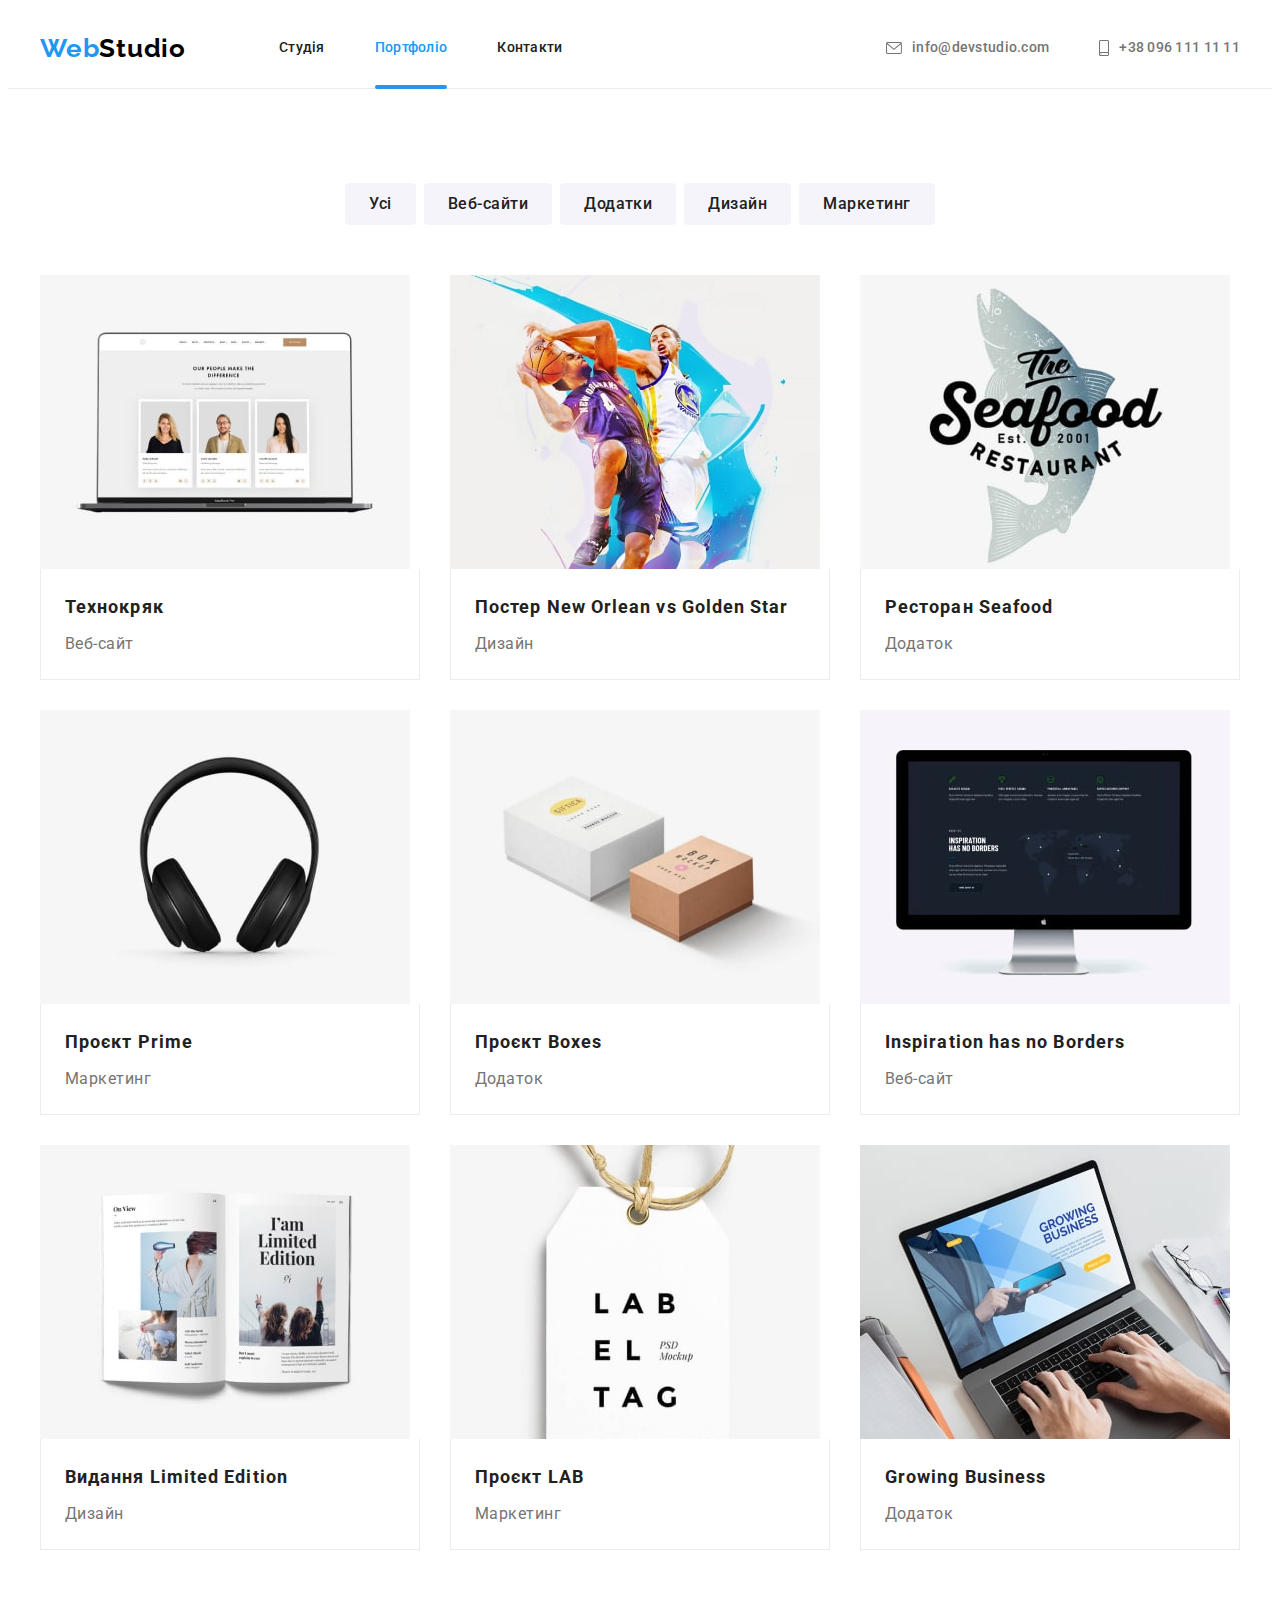
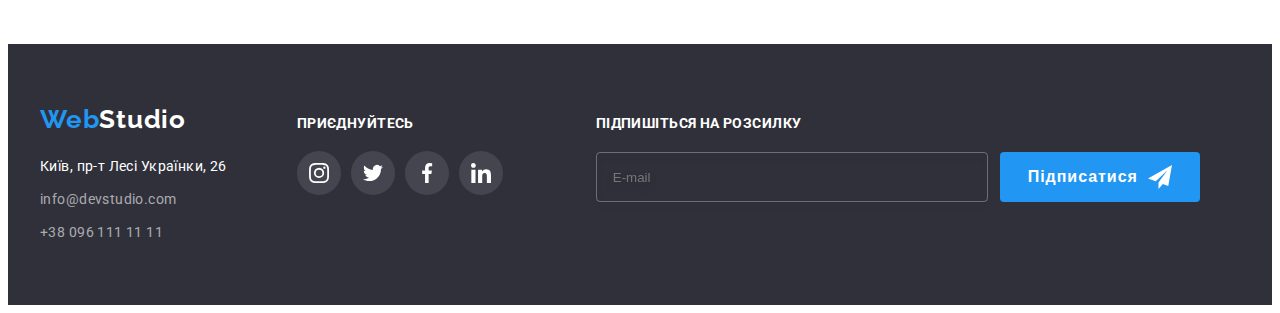
==== portfolio.html @ 7d4c4df0 "1" ====
<!DOCTYPE html>
<html lang="uk">
  <head>
    <meta charset="UTF-8" />
    <meta http-equiv="X-UA-Compatible" content="IE=edge" />
    <meta name="viewport" content="width=device-width, initial-scale=1.0" />
    <title>Portfolio</title>
    <link rel="preconnect" href="https://fonts.googleapis.com" />
    <link rel="preconnect" href="https://fonts.gstatic.com" crossorigin />
    <link
      href="https://fonts.googleapis.com/css2?family=Raleway:wght@700&family=Roboto:wght@400;500;700;900&display=swap"
      rel="stylesheet"
    />
    <link
      rel="stylesheet"
      href="https://cdnjs.cloudflare.com/ajax/libs/modern-normalize/1.1.0/modern-normalize.min.css"
      integrity="sha512-wpPYUAdjBVSE4KJnH1VR1HeZfpl1ub8YT/NKx4PuQ5NmX2tKuGu6U/JRp5y+Y8XG2tV+wKQpNHVUX03MfMFn9Q=="
      crossorigin="anonymous"
      referrerpolicy="no-referrer"
    />
    <link rel="stylesheet" href="./css/styles.css" />
    <link rel="stylesheet" href="./css/main.css" />
  </head>
  <body>
    <header class="header">
      <div class="container header-conteiner">
        <nav class="header-navigation">
          <a href="./index.html" class="header-logo link"
            ><span>Web</span>Studio</a
          >
          <ul class="header-list list">
            <li class="header-item">
              <a class="header-link link" href="./index.html">Студія</a>
            </li>
            <li class="header-item">
              <a class="header-link current link" href="./portfolio.html"
                >Портфоліо</a
              >
            </li>
            <li class="header-item">
              <a class="header-link link" href="#">Контакти</a>
            </li>
          </ul>
        </nav>
        <div class="header-conect">
          <div class="header-connect">
            <ul class="header-list list">
              <li class="header-item">
                <a class="header-mail link" href="mailto:info@devstudio.com">
                  <svg class="header-connect-mail" width="16px">
                    <use href="./images/symbol-defs1.svg#icon-envelope-1"></use>
                  </svg>
                  info@devstudio.com</a
                >
              </li>
              <li class="header-item">
                <a class="header-mail link" href="tel:+380961111111">
                  <svg class="header-connect-tell" width="10px">
                    <use
                      href="./images/symbol-defs1.svg#icon-smartphone-1"
                    ></use>
                  </svg>
                  +38 096 111 11 11</a
                >
              </li>
            </ul>
          </div>
        </div>
      </div>
    </header>
    <main>
      <section class="portfolio">
        <div class="container">
          <h1 class="visually-hidden">Портфоліо</h1>
          <ul class="portfolio-list-btn list">
            <li class="portfolio-item">
              <button class="portfolio-btn" type="button">Усі</button>
            </li>
            <li class="portfolio-item">
              <button class="portfolio-btn" type="button">Веб-сайти</button>
            </li>
            <li class="portfolio-item">
              <button class="portfolio-btn" type="button">Додатки</button>
            </li>
            <li class="portfolio-item">
              <button class="portfolio-btn" type="button">Дизайн</button>
            </li>
            <li class="portfolio-item">
              <button class="portfolio-btn" type="button">Маркетинг</button>
            </li>
          </ul>
          <ul class="portfolio-list list">
            <li class="portfolio-item-img">
              <a class="porfolio-link link" href="#">
                <div class="overlay-item">
                  <img
                    src="./images/website.img.jpg"
                    alt="Технокряк"
                    width="370"
                    height="294"
                  />
                  <p class="overlay-text">
                    Ресурс пропонує комплексні пропозиції з різним рівнем
                    функціоналу та сервісів. Все це дозволить відвідувачу
                    отримати вичерпні відомості про компанію чи приватну особу.
                  </p>
                </div>
                <div class="portfolio-content">
                  <h2 class="portfolio-head">Технокряк</h2>
                  <p class="portfolio-text">Веб-сайт</p>
                </div>
              </a>
            </li>
            <li class="portfolio-item-img">
              <a class="porfolio-link link" href="#">
                <div class="overlay-item">
                  <img
                    src="./images/poster.img.jpg"
                    alt="Постер New Orlean vs Golden Star"
                    width="370"
                    height="294"
                  />
                  <p class="overlay-text">
                    Ресурс пропонує комплексні пропозиції з різним рівнем
                    функціоналу та сервісів. Все це дозволить відвідувачу
                    отримати вичерпні відомості про компанію чи приватну особу.
                  </p>
                </div>
                <div class="portfolio-content">
                  <h2 class="portfolio-head">
                    Постер New Orlean vs Golden Star
                  </h2>
                  <p class="portfolio-text">Дизайн</p>
                </div>
              </a>
            </li>
            <li class="portfolio-item-img">
              <a class="porfolio-link link" href="#">
                <div class="overlay-item">
                  <img
                    src="./images/seafood.img.jpg"
                    alt="Ресторан Seafood"
                    width="370"
                    height="294"
                  />
                  <p class="overlay-text">
                    Ресурс пропонує комплексні пропозиції з різним рівнем
                    функціоналу та сервісів. Все це дозволить відвідувачу
                    отримати вичерпні відомості про компанію чи приватну особу.
                  </p>
                </div>
                <div class="portfolio-content">
                  <h2 class="portfolio-head">Ресторан Seafood</h2>
                  <p class="portfolio-text">Додаток</p>
                </div>
              </a>
            </li>
            <li class="portfolio-item-img">
              <a class="porfolio-link link" href="#">
                <div class="overlay-item">
                  <img
                    src="./images/headphones.img.jpg"
                    alt="Проєкт Prime"
                    width="370"
                    height="294"
                  />
                  <p class="overlay-text">
                    Ресурс пропонує комплексні пропозиції з різним рівнем
                    функціоналу та сервісів. Все це дозволить відвідувачу
                    отримати вичерпні відомості про компанію чи приватну особу.
                  </p>
                </div>
                <div class="portfolio-content">
                  <h2 class="portfolio-head">Проєкт Prime</h2>
                  <p class="portfolio-text">Маркетинг</p>
                </div>
              </a>
            </li>
            <li class="portfolio-item-img">
              <a class="porfolio-link link" href="#">
                <div class="overlay-item">
                  <img
                    src="./images/boxes.img.jpg"
                    alt="Проєкт Boxes"
                    width="370"
                    height="294"
                  />
                  <p class="overlay-text">
                    Ресурс пропонує комплексні пропозиції з різним рівнем
                    функціоналу та сервісів. Все це дозволить відвідувачу
                    отримати вичерпні відомості про компанію чи приватну особу.
                  </p>
                </div>
                <div class="portfolio-content">
                  <h2 class="portfolio-head">Проєкт Boxes</h2>
                  <p class="portfolio-text">Додаток</p>
                </div>
              </a>
            </li>
            <li class="portfolio-item-img">
              <a class="porfolio-link link" href="#">
                <div class="overlay-item">
                  <img
                    src="./images/monitor.img.jpg"
                    alt="Inspiration has no Borders"
                    width="370"
                    height="294"
                  />
                  <p class="overlay-text">
                    Ресурс пропонує комплексні пропозиції з різним рівнем
                    функціоналу та сервісів. Все це дозволить відвідувачу
                    отримати вичерпні відомості про компанію чи приватну особу.
                  </p>
                </div>
                <div class="portfolio-content">
                  <h2 class="portfolio-head">Inspiration has no Borders</h2>
                  <p class="portfolio-text">Веб-сайт</p>
                </div>
              </a>
            </li>
            <li class="portfolio-item-img">
              <a class="porfolio-link link" href="#">
                <div class="overlay-item">
                  <img
                    src="./images/book.img.jpg"
                    alt="Видання Limited Edition"
                    width="370"
                    height="294"
                  />
                  <p class="overlay-text">
                    Ресурс пропонує комплексні пропозиції з різним рівнем
                    функціоналу та сервісів. Все це дозволить відвідувачу
                    отримати вичерпні відомості про компанію чи приватну особу.
                  </p>
                </div>
                <div class="portfolio-content">
                  <h2 class="portfolio-head">Видання Limited Edition</h2>
                  <p class="portfolio-text">Дизайн</p>
                </div>
              </a>
            </li>
            <li class="portfolio-item-img">
              <a class="porfolio-link link" href="#">
                <div class="overlay-item">
                  <img
                    src="./images/project.img.jpg"
                    alt="Проєкт LAB"
                    width="370"
                    height="294"
                  />
                  <p class="overlay-text">
                    Ресурс пропонує комплексні пропозиції з різним рівнем
                    функціоналу та сервісів. Все це дозволить відвідувачу
                    отримати вичерпні відомості про компанію чи приватну особу.
                  </p>
                </div>
                <div class="portfolio-content">
                  <h2 class="portfolio-head">Проєкт LAB</h2>
                  <p class="portfolio-text">Маркетинг</p>
                </div>
              </a>
            </li>
            <li class="portfolio-item-img">
              <a class="porfolio-link link" href="#">
                <div class="overlay-item">
                  <img
                    src="./images/laptop.img.jpg"
                    alt="Growing Business"
                    width="370"
                    height="294"
                  />
                  <p class="overlay-text">
                    Ресурс пропонує комплексні пропозиції з різним рівнем
                    функціоналу та сервісів. Все це дозволить відвідувачу
                    отримати вичерпні відомості про компанію чи приватну особу.
                  </p>
                </div>
                <div class="portfolio-content">
                  <h2 class="portfolio-head">Growing Business</h2>
                  <p class="portfolio-text">Додаток</p>
                </div>
              </a>
            </li>
          </ul>
        </div>
      </section>
    </main>
    <footer class="footer">
      <div class="container">
        <div class="footer-conteiner">
          <div class="address-conteiner">
            <a class="footer-logo link" href="./index.html"
              ><span>Web</span>Studio</a
            >
            <address class="footer-address">
              <ul class="footer-address-list list">
                <li class="footer-address-item">
                  <a
                    class="footer-address-link link"
                    href="https://goo.gl/maps/1nBTiafdf9iEs9uG9"
                    target="_blank"
                    rel="noreferrer noopener nofollow"
                  >
                    Київ, пр-т Лесі Українки, 26
                  </a>
                </li>
                <li class="footer-address-item">
                  <a
                    class="footer-address-contact link"
                    href="mailto:info@devstudio.com"
                    >info@devstudio.com</a
                  >
                </li>
                <li class="footer-address-item">
                  <a
                    class="footer-address-contact link"
                    href="tel:+380961111111"
                    >+38 096 111 11 11</a
                  >
                </li>
              </ul>
            </address>
          </div>
          <div class="footer-soc">
            <p class="footer-text">приєднуйтесь</p>
            <ul class="footer-soc-list list">
              <li class="footer-soc-item">
                <a class="footer-soc-link" href="">
                  <svg class="footer-soc-icon" width="20">
                    <use href="./images/symbol-defs.svg#icon-instagram"></use>
                  </svg>
                </a>
              </li>
              <li class="footer-soc-item">
                <a class="footer-soc-link" href="">
                  <svg class="footer-soc-icon" width="20">
                    <use href="./images/symbol-defs.svg#icon-twitter"></use>
                  </svg>
                </a>
              </li>
              <li class="footer-soc-item">
                <a class="footer-soc-link" href="">
                  <svg class="footer-soc-icon" width="20">
                    <use href="./images/symbol-defs.svg#icon-facebook"></use>
                  </svg>
                </a>
              </li>
              <li class="footer-soc-item">
                <a class="footer-soc-link" href="">
                  <svg class="footer-soc-icon" width="20">
                    <use href="./images/symbol-defs.svg#icon-linkedin"></use>
                  </svg>
                </a>
              </li>
            </ul>
          </div>
          <div class="footer-email">
            <form>
              <label class="followus">Підпишіться на розсилку</label>
              <div class="btn-icon">
                <input
                  type="email"
                  class="input-email"
                  name="email"
                  placeholder="E-mail"
                />
                <button type="submit" class="subscribe">
                  Підписатися
                  <svg class="btn-send" width="24">
                    <use
                      href="./images/symbol-defssub.svg#icon-icon-send"
                    ></use>
                  </svg>
                </button>
              </div>
            </form>
          </div>
        </div>
      </div>
    </footer>
  </body>
</html>
---- css/styles.css ----
:root {
--main-color: #FFFFFF;
--border-header-line: #ECECEC;
--second-main-color: #2196F3;
--title-main-color: #212121;
--main-text-color: #757575;
--logo-color: #000000;
--background-color: #2F303A;
--background-second-color: #F5F5F5;
--background-third-color: #F5F4FA;
--text-footer-color: rgba(255, 255, 255, 0.6); 
--tipical-lh: 1.19;
--secondtipical-lh: 1.14;
--main-font: 'Roboto', sans-serif;     
}

p, h1, h2, h3, h4, h5, h6{
    margin: 0; 
}

ul,ol {
    margin: 0;
    padding-left: 0;
}

img {
    display:block;
}

address {
    font-style: normal;
}

body {
    font-family: var(--main-font);
}

.list {
    list-style: none;
}

.link {
    text-decoration: none;
}

.container {
    width: 1200px;
    padding-left: 15px;
    padding-right: 15px;
    margin: 0 auto;
}

.visually-hidden {
    position: absolute;
    white-space: nowrap;
    width: 1px;
    height: 1px;
    overflow: hidden;
    border: 0;
    padding: 0;
    clip: rect(0 0 0 0);
    clip-path: inset(50%);
    margin: -1px;
  }

/*----------------header-----------------*/

.header {
background-color: var(--main-color);
border-bottom: 1px solid var(--border-header-line);
}
.header-logo span {
font-family: 'Raleway', sans-serif;
font-weight: 700;
font-size: 26px;
line-height: var(--tipical-lh);
letter-spacing: 0.03em;
color: var(--second-main-color);
}

.header-logo {
font-family: 'Raleway', sans-serif;
font-weight: 700;
font-size: 26px;
line-height: var(--tipical-lh);
letter-spacing: 0.03em;
color: var(--logo-color);    
}

.header-logo {
margin-right: 93px;
display: block;
}


.header-item .header-link.current{
    color: var(--second-main-color);
}

.header-link {
font-weight: 500;
font-size: 14px;
line-height: var(--secondtipical-lh);
letter-spacing: 0.02em;
color: var(--title-main-color);
padding-top: 32px;
padding-bottom: 32px;
display: block;
position: relative;
transition: color 250ms cubic-bezier(0.4, 0, 0.2, 1);
}

.header-link.current.link::after {
    position: absolute;
    left: 0;
    bottom: 0;
    content: '';
    display: block;
    width: 100%;
    height: 4px;
    border-radius: 2px;
    margin-bottom: -1px;
    background-color: var(--second-main-color);
}

.header-mail {
font-weight: 500;
font-size: 14px;
line-height: var(--secondtipical-lh);
letter-spacing: 0.02em;
color: var(--main-text-color);
padding-top: 32px;
padding-bottom: 32px;
display: flex;
align-items: center;
transition: color 250ms cubic-bezier(0.4, 0, 0.2, 1);
}

.header-tel {
font-weight: 500;
font-size: 14px;
line-height: var(--secondtipical-lh);
letter-spacing: 0.02em;
color: var(--main-text-color);
padding-top: 32px;
padding-bottom: 32px;
display: flex;
align-items: center;
transition: color 250ms cubic-bezier(0.4, 0, 0.2, 1);
}
.header-link:hover,
.header-link:focus,
.header-tel:hover,
.header-tel:focus,
.header-mail:hover,
.header-mail:focus {
    color: var(--second-main-color);
}
.header-list {
    display: flex;
    align-items: center;
    gap: 50px;
}

.header-navigation {
    display: flex;
    align-items: center;
}

.header-container {
    display: flex;
    align-items: center;
}

.header-conect {
    display: flex;
    margin-left: auto;

}

.header-connect {
    margin-left: auto;
    display: flex;
    gap: 30px;
    align-items: center;
}


.header-connect-mail {
    fill: currentColor;
    margin-right: 10px;
    width: 16px;
    height: 12px;
}

.header-connect-tell {
    fill: currentColor;
    margin-right: 10px;
    width: 10px;
    height: 16px;
}





/*----------------hero-----------------*/
.hero {
background-color: #c4c4c4;
max-width: 1600px;
padding-top: 200px;
padding-bottom: 200px;
text-align: center;
background-image: linear-gradient(rgba(47, 48, 58, 0.4), rgba(47, 48, 58, 0.4)), url(../images/background.jpg);
background-repeat: no-repeat;
background-position: center;
background-size: cover;
margin: auto;
}


.hero-head {
font-weight: 900;
font-size: 44px;
line-height: 1.36;
letter-spacing: 0.06em;
text-transform: uppercase;
color: var(--main-color);
max-width: 696px;
margin: 0 auto;
}
.hero-btn {
background-color: var(--second-main-color);
font-family: inherit;
font-weight: 700;
font-size: 16px;
line-height: 1.88;
letter-spacing: 0.06em;
cursor: pointer;
color: var(--main-color);
border-color: transparent;
border-radius: 4px;
padding-top: 10px;
padding-right: 32px;
padding-bottom: 10px;
padding-left: 32px;
margin-top: 30px;
transition: background-color 250ms cubic-bezier(0.4, 0, 0.2, 1);
}


.hero-btn:hover,
.hero-btn:focus {
    background-color: #188ce8;
}
/*----------------feature-----------------*/

.feature {
background-color: var(--main-color);
padding-top: 94px;
padding-bottom: 47px;
}
.feature-list {
display: flex;
gap: 30px;
}
.feature-item {
}
.feature-head {
font-weight: 700;
font-size: 14px;
line-height: var(--secondtipical-lh);
letter-spacing: 0.03em;
text-transform: uppercase;
color: var(--title-main-color);
margin-bottom: 10px;
width: 270px;
height: 16px;
}
.feature-text {
font-size: 14px;
line-height: 1.71;
letter-spacing: 0.03em;
color: var(--main-text-color);
width: 270px;
height: 72px;
}

.feature-logo {
    display: flex;
    justify-content: center;
    flex-direction: column;
    align-items: center;
    height: 120px;
    margin-bottom: 30px;
    background: var(--background-third-color);
    border-radius: 4px;
}

.feature-icons{
    height: 70px;
}

/*----------------ourwork-----------------*/

.ourwork {
background-color: var(--main-color);
padding-top: 47px;
padding-bottom: 94px;
}
.ourwork-title {
font-weight: 700;
font-size: 36px;
line-height: 1.16;
text-align: center;
letter-spacing: 0.03em;
margin-bottom: 50px;
color: var(--title-main-color);
}

.ourwork-list {
display: flex;
gap: 30px; 
}
.ourwork-link {
    position: relative;
    display: block;
    line-height: 0;
}

.ourwork-text {
    position: absolute;
    bottom: 0;
    right: 0;
    width: 370px;
    height: 70px;
    padding-top: 27px;
    font-weight: 700;
    font-size: 14px;
    line-height: 16px;
    text-align: center;
    letter-spacing: 0.03em;
    text-transform: uppercase;
    background: rgba(47, 48, 58, 0.8);
    color: #ffffff;
}

/*----------------team-----------------*/

.team {
background-color: var(--background-third-color);
padding-top: 94px;
padding-bottom: 94px;
}
.team-title {
font-weight: 700;
font-size: 36px;
line-height: 1.16;
text-align: center;
letter-spacing: 0.03em;
color: var(--title-main-color);
margin-bottom: 50px; 
}
.team-list { 
    display: flex;
    gap: 30px;
}
.team-item {
    background-color: var(--main-color);
}
.team-head {
font-weight: 500;
font-size: 16px;
line-height: 1.18;
text-align: center;
letter-spacing: 0.03em;
color: var(--title-main-color);
margin-bottom: 10px;

}
.team-text {
font-size: 16px;
line-height: 1.18;
text-align: center;
letter-spacing: 0.03em;
color: var(--main-text-color);
}

.content {
    padding-top: 30px;
    padding-bottom: 30px;
    box-shadow: 0px 1px 3px rgba(0, 0, 0, 0.12), 0px 1px 1px rgba(0, 0, 0, 0.14), 0px 2px 1px rgba(0, 0, 0, 0.2);
border-radius: 0px 0px 4px 4px;
}

.team-soc-list {
    display: flex;
    justify-content: center;
    margin-top: 16px;
    gap: 10px;

}

.team-soc-link {
    width: 44px;
    height: 44px;
    border-radius: 50%;
    background-color: var(--main-color);
    display: flex;
    align-items: center;
    justify-content: center;
    transition: background-color 250ms cubic-bezier(0.4, 0, 0.2, 1);
}

.team-soc-icon {
    fill: #AFB1B8;
    width: 20px;
    height: 20px;
    transition: fill 250ms cubic-bezier(0.4, 0, 0.2, 1);
}

.team-soc-link:hover,
.team-soc-link:focus {
    background-color:var(--second-main-color);
}

.team-soc-link:hover .team-soc-icon, 
.team-soc-link:focus .team-soc-icon {
    fill: #FFFFFF;
}
/*----------------customers-----------------*/
.customers {
    padding: 0;
    padding-top: 94px;
    padding-bottom: 94px;
}

.container {
    width: 1200px;
    padding-left: 15px;
    padding-right: 15px;
    margin: 0 auto;
}

.customers-title {
    font-family: 'Roboto';
    font-style: normal;
    font-weight: 700;
    font-size: 36px;
    line-height: 1.16;
    text-align: center;
    letter-spacing: 0.03em;
    color: var(--primary-color);
    margin-bottom: 50px;
}

.customers-list {
    display: flex;
    flex-direction: row;
    align-items: center;
    gap: 30px;
}

.customers-logo {
    width: 170px;
    height: 92px;
    border: 1px solid #AFB1B8;
    border-radius: 4px;
    display: flex;
    align-items: center;
    justify-content: center;
    color:#AFB1B8;
    transition: color 250ms cubic-bezier(0.4, 0, 0.2, 1), border-color 250ms cubic-bezier(0.4, 0, 0.2, 1);
}

.customers-icon {
    fill: currentColor;
    height: 60px;
}

.customers-logo:hover,
.customers-logo:focus {
    color:var(--second-main-color);
    border-color: var(--second-main-color);
}
/*----------------footer-----------------*/

.footer {
background-color: var(--background-color);
padding-top: 60px;
padding-bottom: 60px;
}
.footer-logo span {
font-family: 'Raleway', sans-serif;
font-weight: 700;
font-size: 26px;
line-height: var(--tipical-lh);
letter-spacing: 0.03em;
color: var(--second-main-color);
}

.footer-logo{
font-family: 'Raleway', sans-serif;
font-weight: 700;
font-size: 26px;
line-height: var(--tipical-lh);
letter-spacing: 0.03em;
color: var(--main-color); 
}
.footer-address {
font-style: normal;
margin-top: 20px;
}
.footer-address-list {
}
.footer-address-item:not(:last-child) {
    margin-bottom: 9px;
}
.footer-address-link {
font-size: 14px;
line-height: 1.71;
letter-spacing: 0.03em;
color: var(--main-color);
transition: color 250ms cubic-bezier(0.4, 0, 0.2, 1);
}
.footer-address-contact {
font-size: 14px;
line-height: 1.71;
letter-spacing: 0.03em;
color: var(--text-footer-color);
transition: color 250ms cubic-bezier(0.4, 0, 0.2, 1);
}

.footer-address-link:hover,
.footer-address-link:focus,
.footer-address-contact:hover,
.footer-address-contact:focus {
    color: var(--second-main-color);
}

.footer-text{
font-family: 'Roboto';
font-style: normal;
font-weight: 700;
font-size: 14px;
line-height: 16px;
letter-spacing: 0.03em;
text-transform: uppercase;
color: #FFFFFF;
margin-bottom: 20px;
}

.footer-soc{
    margin-left: 70px;
}

.footer-soc-list {
    display: flex;
    gap: 10px;
}

.footer-soc-item {
    display: flex;
    justify-content: center;
    gap: 10px;
}

.footer-soc-link {
    width: 44px;
    height: 44px;
    border-radius: 50%;
    background-color: rgba(255, 255, 255, 0.1);
    display: flex;
    align-items: center;
    justify-content: center;
    outline: none;
    transition: background-color 250ms cubic-bezier(0.4, 0, 0.2, 1);
}

.footer-conteiner {
    display: flex;
    align-items: baseline;
    
}

.footer-soc-icon {
    fill:var(--main-color);
    width: 20px;
    height: 20px;
}

.footer-soc-link:hover,
.footer-soc-link:focus {
    background-color:var(--second-main-color);
}

.footer-email {
    margin-left: 93px;
    display: flex;
    flex-wrap: wrap;
}

.followus {
    display: inline-block;
    margin-bottom: 20px;
    font-weight: 700;
    font-size: 14px;
    line-height: var(--secondtipical-lh);
    letter-spacing: 0.03em;
    text-transform: uppercase;
    color:var(--main-color);
}

.btn-icon {
    display: flex;
    gap: 12px;
}

.input-email {
    padding: 15px 16px;
    width: 358px;
    background-color: inherit;
    outline: transparent;
    border-radius: 4px;
    border: 1px solid rgba(255, 255, 255, 0.3);
    filter: drop-shadow(0px 4px 4px rgba(0, 0, 0, 0.15));
    color:var(--main-color);
}

.subscribe {
    gap: 10px;
    display: flex;
    align-items: center;
    justify-content: center;
    border: none;
    min-width: 200px;
    height: 50px;
    font-weight: 700;
    font-size: 16px;
    line-height: 1.88;
    text-align: center;
    letter-spacing: 0.06em;
    background-color:var(--second-main-color);
    border-radius: 4px;
    color: #ffffff;
    transition-property: background-color, fill;
    transition-duration: 250ms;
    transition-timing-function: cubic-bezier(0.4, 0, 0.2, 1);
    cursor: pointer;
}

.subscribe:hover {
    background-color: #188ce8;
    box-shadow: 0px 4px 4px rgb(0 0 0 / 15%);
}

.btn-send {
    fill:var(--main-color);
    height: 24px;
}

.backdrop {
    position: fixed;
    top: 0;
    width: 100%;
    height: 100%;
    background-color: rgba(0, 0, 0, 0.2);
    transition: opacity 250ms cubic-bezier(0.4, 0, 0.2, 1), visibility 250ms cubic-bezier(0.4, 0, 0.2, 1);
   
}

.modal{
    width: 528px;
    min-height: 581px;
    background-color: #FFFFFF;
    position: absolute;
    top: 50%;
    left: 50%;
    transform: translate(-50%, -50%);
    padding: 40px;
}

.model-btn{
    width: 30px;
    height: 30px;
    border: 1px solid #0000001A;
    border-radius: 50%;
    background-color: transparent;
    position: absolute;
    right: 8px;
    top: 8px;
    display: flex;
    align-items: center;
    justify-content: center;
    padding: 0;
    cursor: pointer;
}

.model-close-icon{
    height: 18px;
    fill:currentColor
}

.model-btn:hover {
    fill: #2196F3;
    transition:250ms cubic-bezier(0.4, 0, 0.2, 1);
}

.is-hidden {
    opacity: 0;
    visibility: hidden;
    pointer-events: none;
}

.form-title {
    font-weight: 700;
    font-size: 20px;
    line-height: 1.15;
    text-align: center;
    letter-spacing: 0.03em;
    color: #212121;
    justify-content: center;
    margin-bottom: 12px;
}

.model-form{
}

.form-field {
    position: relative;
    margin-bottom: 10px;
}

.form-input {
    width: 100%;
    padding: 11px;
    padding-left: 42px;
    font: inherit;
    outline: transparent;
    border: 1px solid rgba(33, 33, 33, 0.2);
    border-radius: 4px;
    transition-property: background-color, fill;
    transition-duration: 250ms;
    transition: cubic-bezier(0.4, 0, 0.2, 1);
    margin-top: 4px;
}

.form-input:focus{
    border: 1px solid var(--second-main-color);
}

.form-input:focus + .icon-form {
    fill:var(--second-main-color);
}


.form-label {
    font-size: 12px;
    line-height: 1.16;
    letter-spacing: 0.01em;
    color: var(--main-text-color);
    
}

.icon-form {
    position: absolute;
    height: 18px;
    top: 50%;
    left: 12px;
    display: inline-block;
    transition: cubic-bezier(0.4, 0, 0.2, 1);
}

.form-comment{
    position: relative;
}

.commentar {
    font-size: 12px;
    line-height: 1.16;
    letter-spacing: 0.01em;
    color: var(--main-text-color);
    margin-bottom: 4px;
}

.form-area {
    width: 100%;
    padding: 12px 16px;
    height: 120px;
    outline: transparent;
    border: 1px solid rgba(33, 33, 33, 0.2);
    border-radius: 4px;
    font-size: 12px;
    line-height: 1.16;
    letter-spacing: 0.01em;
    margin-top: 4px;
    display: block;
}

.form-area:focus {
    border: 1px solid var(--second-main-color);
    transition: cubic-bezier(0.4, 0, 0.2, 1);
}


.form-area::placeholder {
    color: rgba(117, 117, 117, 0.5);

}

textarea {
    resize: none;
}

.form-checkbox {
    margin-top: 20px;
}

.label-check {
    display: flex;
    align-items: center;
    justify-content: center;
    font-size: 14px;
    line-height: 1.71;
    letter-spacing: 0.03em;
    color: var(--main-text-color);
}

.input-checkbox {
    position: absolute;
    width: 1px;
    height: 1px;
    margin: -1px;
    border: 0;
    padding: 0;
    clip: rect(0 0 0 0);
    overflow: hidden;
}

.icon-checkbox {
    display: inline-block;
    margin-right: 7px;
    width: 16px;
    height: 15px;
    border-radius: 2px;
    border: 2px solid #212121;
    transition-property: background-color, fill;
    transition-duration: 250ms;
    transition-timing-function: cubic-bezier(0.4, 0, 0.2, 1);
    cursor: pointer;
}

.policy {
    font-size: 14px;
    line-height: 1.71;
    margin-left: 5px;
    letter-spacing: 0.03em;
    color: var(--second-main-color);
}

.input-checkbox:checked + .icon-checkbox {
    border-color: #2196f3;
    background-color: #2196f3;
    background-image: url(../images/icon-check-0.svg);
    background-size: contain;
    background-origin: border-box;
}

.form-btn {
    display: block;
    align-items: center;
    justify-content: center;
    min-width: 200px;
    height: 50px;
    font-weight: 700;
    font-size: 16px;
    line-height: 1.88;
    letter-spacing: 0.06em;
    color: #ffffff;
    background-color: var(--second-main-color);
    border: none;
    border-radius: 4px;
    margin: 30px auto 0;
    transition-property: background-color, fill;
    transition-duration: 250ms;
    transition-timing-function: cubic-bezier(0.4, 0, 0.2, 1);
    cursor: pointer;
}

.form-btn:hover {
    background-color: #188ce8;
    box-shadow: 0px 4px 4px rgb(0 0 0 / 15%);
}
---- css/main.css ----
:root {
--main-color: #FFFFFF;
--border-header-line: #ECECEC;
--second-main-color: #2196F3;
--text-color: #757575;
--head-color: #212121;
--logo-color: #000000;
--btn-color: #F5F4FA;
--background-footer-color: #2F303A;
--footer-address-color: rgba(255, 255, 255, 0.6);
--tipical-lh: 1.19;
--secondtipical-lh: 1.14;
--main-font: 'Roboto', sans-serif;
}

p, h1, h2, h3, h4, h5, h6{
margin: 0; 
}

ul,ol {
margin: 0;
padding-left: 0;
}

img {
display:block;
}

address {
font-style: normal;
}

body {
font-family: var(--main-font);
}

.list {
list-style: none;
}

.link {
text-decoration: none;
}

.container {
width: 1200px;
padding-left: 15px;
padding-right: 15px;
margin: 0 auto;
}

.visually-hidden {
position: absolute;
white-space: nowrap;
width: 1px;
height: 1px;
overflow: hidden;
border: 0;
padding: 0;
clip: rect(0 0 0 0);
clip-path: inset(50%);
margin: -1px;
}

/*----------------------HEADER-------------------------*/
.header {
background-color: var(--main-color);
border-bottom: 1px solid var(--border-header-line);
}
.header-logo span {
font-family: 'Raleway', sans-serif;
font-weight: 700;
font-size: 26px;
line-height: var(--tipical-lh);
letter-spacing: 0.03em;
color: var(--second-main-color);
}

.header-logo {
font-family: 'Raleway', sans-serif;
font-weight: 700;
font-size: 26px;
line-height: var(--tipical-lh);
letter-spacing: 0.03em;
color: var(--logo-color);    
}

.header-logo {
margin-right: 93px;
display: block;   
}


.header-item .header-link.current {
color:var(--second-main-color)
}

.header-link {
font-weight: 500;
font-size: 14px;
line-height: var(--secondtipical-lh);
letter-spacing: 0.02em;
color: var(--head-color);
padding-top: 32px;
padding-bottom: 32px;
display: flex;
align-items: center;
transition: color 250ms cubic-bezier(0.4, 0, 0.2, 1);
}

.header-mail {
font-weight: 500;
font-size: 14px;
line-height: var(--secondtipical-lh);
letter-spacing: 0.02em;
color: var(--text-color);
padding-top: 32px;
padding-bottom: 32px;
display: flex;
align-items: center;
transition: color 250ms cubic-bezier(0.4, 0, 0.2, 1);
}
.header-tel {
font-weight: 500;
font-size: 14px;
line-height: var(--secondtipical-lh);
letter-spacing: 0.02em;
color: var(--text-color);
padding-top: 32px;
padding-bottom: 32px;
display: block;
transition: color 250ms cubic-bezier(0.4, 0, 0.2, 1);
}
.header-link:hover,
.header-link:focus,
.header-tel:hover,
.header-tel:focus,
.header-mail:hover,
.header-mail:focus {
color: var(--second-main-color);
}
.header-list {
display: flex;
align-items: center;
gap: 50px;
}

.header-navigation {
display: flex;
align-items: center;
}

.header-conteiner {
display: flex;
align-items: center;
}

.header-conect {
margin-left: auto;
}

.header-connect-mail{
    height: 12px;
}

.header-connect-tell{
    height: 16px;
}
/*----------------------PORTFOLIO-------------------------*/

.portfolio {
background-color:var(--main-color);
padding-top: 94px;
padding-bottom: 94px;
}

.portfolio-list-btn {
display: flex;
justify-content: center;
gap: 8px;
margin-bottom: 50px;
}

.portfolio-list {
display: flex;
flex-wrap: wrap;
gap: 30px;
}

.portfolio-item-img {
flex-basis: calc((100% - 60px) / 3);
}
.porfolio-link {
    display: block;
    transition: box-shadow 250ms cubic-bezier(0.4, 0, 0.2, 1);
}

.porfolio-link:hover,
.porfolio-link:focus {
box-shadow: 0px 1px 1px rgba(0, 0, 0, 0.12), 0px 4px 4px rgba(0, 0, 0, 0.06), 1px 4px 6px rgba(0, 0, 0, 0.16);
}

.portfolio-btn {
background-color: var(--btn-color);
font-family: inherit;
font-weight: 500;
font-size: 16px;
line-height: 1.62;
text-align: center;
letter-spacing: 0.03em;
cursor: pointer;
color: var(--head-color);
border-color: transparent;
border-radius: 4px;
padding-top: 6px;
padding-right: 22px;
padding-bottom: 6px;
padding-left: 22px;
transition: background-color 250ms cubic-bezier(0.4, 0, 0.2, 1), color 250ms cubic-bezier(0.4, 0, 0.2, 1), box-shadow 250ms cubic-bezier(0.4, 0, 0.2, 1);
}

.portfolio-btn:hover,
.portfolio-btn:focus {
color: var(--main-color);
background-color: var(--second-main-color);
box-shadow: 0px 3px 1px rgba(0, 0, 0, 0.1), 0px 1px 2px rgba(0, 0, 0, 0.08), 0px 2px 2px rgba(0, 0, 0, 0.12);
border-radius: 4px;
}

.portfolio-head {
font-weight: 700;
font-size: 18px;
line-height: 2;
letter-spacing: 0.06em;
color: var(--head-color);
margin-bottom: 4px
}
.portfolio-text {
font-size: 16px;
line-height: 1.88;
letter-spacing: 0.03em;
color: var(--text-color);
}

.portfolio-content {
padding-top: 20px;
padding-right: 24px;
padding-bottom: 20px;
padding-left: 24px;
border-right: 1px solid var(--border-header-line);
border-bottom: 1px solid var(--border-header-line);
border-left: 1px solid var(--border-header-line);
transition: transform 250ms cubic-bezier(0.4, 0, 0.2, 1);
}

.portfolio-item-img{
    
}

.overlay-item{
    position: relative;
    overflow: hidden;
}

.overlay-text {
    position: absolute;
    font-family: var(--main-font);
    display: flex;
    justify-content: space-evenly;
    align-items: stretch;
    padding: 63px 24px;
    font-weight: 400;
    font-size: 18px;
    line-height: 1.5;
    height: 100%;
    letter-spacing: 0.03em;
    color: #ffffff;
    flex-direction: column-reverse;
    align-content: flex-start;
    flex-wrap: nowrap;
    top: 0;
    left: 0;
    background: rgba(33, 150, 243, 0.9);
    transform: translateY(101%);
    transition: transform 250ms cubic-bezier(0.4, 0, 0.2, 1);
}

.porfolio-link:hover .overlay-text {
    transform: translateY(0);

} 

/*----------------------FOOTER-------------------------*/

.footer {
background-color: var(--background-footer-color);
padding-top: 60px;
padding-bottom: 60px;
}
.footer-logo span {
font-family: 'Raleway', sans-serif;
font-weight: 700;
font-size: 26px;
line-height: var(--tipical-lh);
letter-spacing: 0.03em;
color: var(--second-main-color);
}

.footer-logo{
font-family: 'Raleway', sans-serif;
font-weight: 700;
font-size: 26px;
line-height: var(--tipical-lh);
letter-spacing: 0.03em;
color: var(--main-color); 
margin-bottom: 20px;
}
.footer-address {
font-style: normal;
margin-top: 20px;
}
.footer-address-list {
}
.footer-address-item:not(:last-child) {
    margin-bottom: 9px;
    
}
.footer-address-link {
font-size: 14px;
line-height: 1.71;
letter-spacing: 0.03em;
color: var(--main-color);
margin-bottom: 9px;
transition: color 250ms cubic-bezier(0.4, 0, 0.2, 1)

}
.footer-address-contact {
font-size: 14px;
line-height: 1.71;
letter-spacing: 0.03em;
color: var(--footer-address-color);
margin-bottom: 9px;
transition: color 250ms cubic-bezier(0.4, 0, 0.2, 1)
}

.footer-address-link:hover,
.footer-address-link:focus,
.footer-address-contact:hover,
.footer-address-contact:focus {
color: var(--second-main-color);
}

.footer-text{
    font-family: 'Roboto';
    font-style: normal;
    font-weight: 700;
    font-size: 14px;
    line-height: 16px;
    letter-spacing: 0.03em;
    text-transform: uppercase;
    color: #FFFFFF;
    margin-bottom: 20px;
    }
    
.footer-soc-list {
 display: flex;
 gap: 10px;
}
    
.footer-soc-item {
 display: flex;
 justify-content: center;
 gap: 10px;
}
    
.footer-soc-link {
 width: 44px;
 height: 44px;
 border-radius: 50%;
 background-color: rgba(255, 255, 255, 0.1);
 display: flex;
 align-items: center;
 justify-content: center;
 outline: none;
 transition: background-color 250ms cubic-bezier(0.4, 0, 0.2, 1)
}
    
.footer-conteiner {
 display: flex;
 align-items: baseline;

}
    
.footer-soc-icon {
 fill:var(--main-color);
 width: 20px;
 height: 20px;
}
    
.footer-soc-link:hover,
.footer-soc-link:focus {
 background-color:var(--second-main-color);
}

.footer-email {
    margin-left: 93px;
    display: flex;
    flex-wrap: wrap;
}

.followus {
    display: inline-block;
    margin-bottom: 20px;
    font-weight: 700;
    font-size: 14px;
    line-height: var(--secondtipical-lh);
    letter-spacing: 0.03em;
    text-transform: uppercase;
    color:var(--main-color);
}

.btn-icon {
    display: flex;
    gap: 12px;
}

.input-email {
    padding: 15px 16px;
    width: 358px;
    background-color: inherit;
    outline: transparent;
    border-radius: 4px;
    border: 1px solid rgba(255, 255, 255, 0.3);
    filter: drop-shadow(0px 4px 4px rgba(0, 0, 0, 0.15));
    color:var(--main-color);
}

.subscribe {
    gap: 10px;
    display: flex;
    align-items: center;
    justify-content: center;
    border: none;
    min-width: 200px;
    height: 50px;
    font-weight: 700;
    font-size: 16px;
    line-height: 1.88;
    text-align: center;
    letter-spacing: 0.06em;
    background-color:var(--second-main-color);
    border-radius: 4px;
    color: #ffffff;
    transition-property: background-color, fill;
    transition-duration: 250ms;
    transition-timing-function: cubic-bezier(0.4, 0, 0.2, 1);
    cursor: pointer;
}

.subscribe:hover {
    background-color: #188ce8;
    box-shadow: 0px 4px 4px rgb(0 0 0 / 15%);
}

.btn-send {
    fill:var(--main-color);
    height: 24px;
}
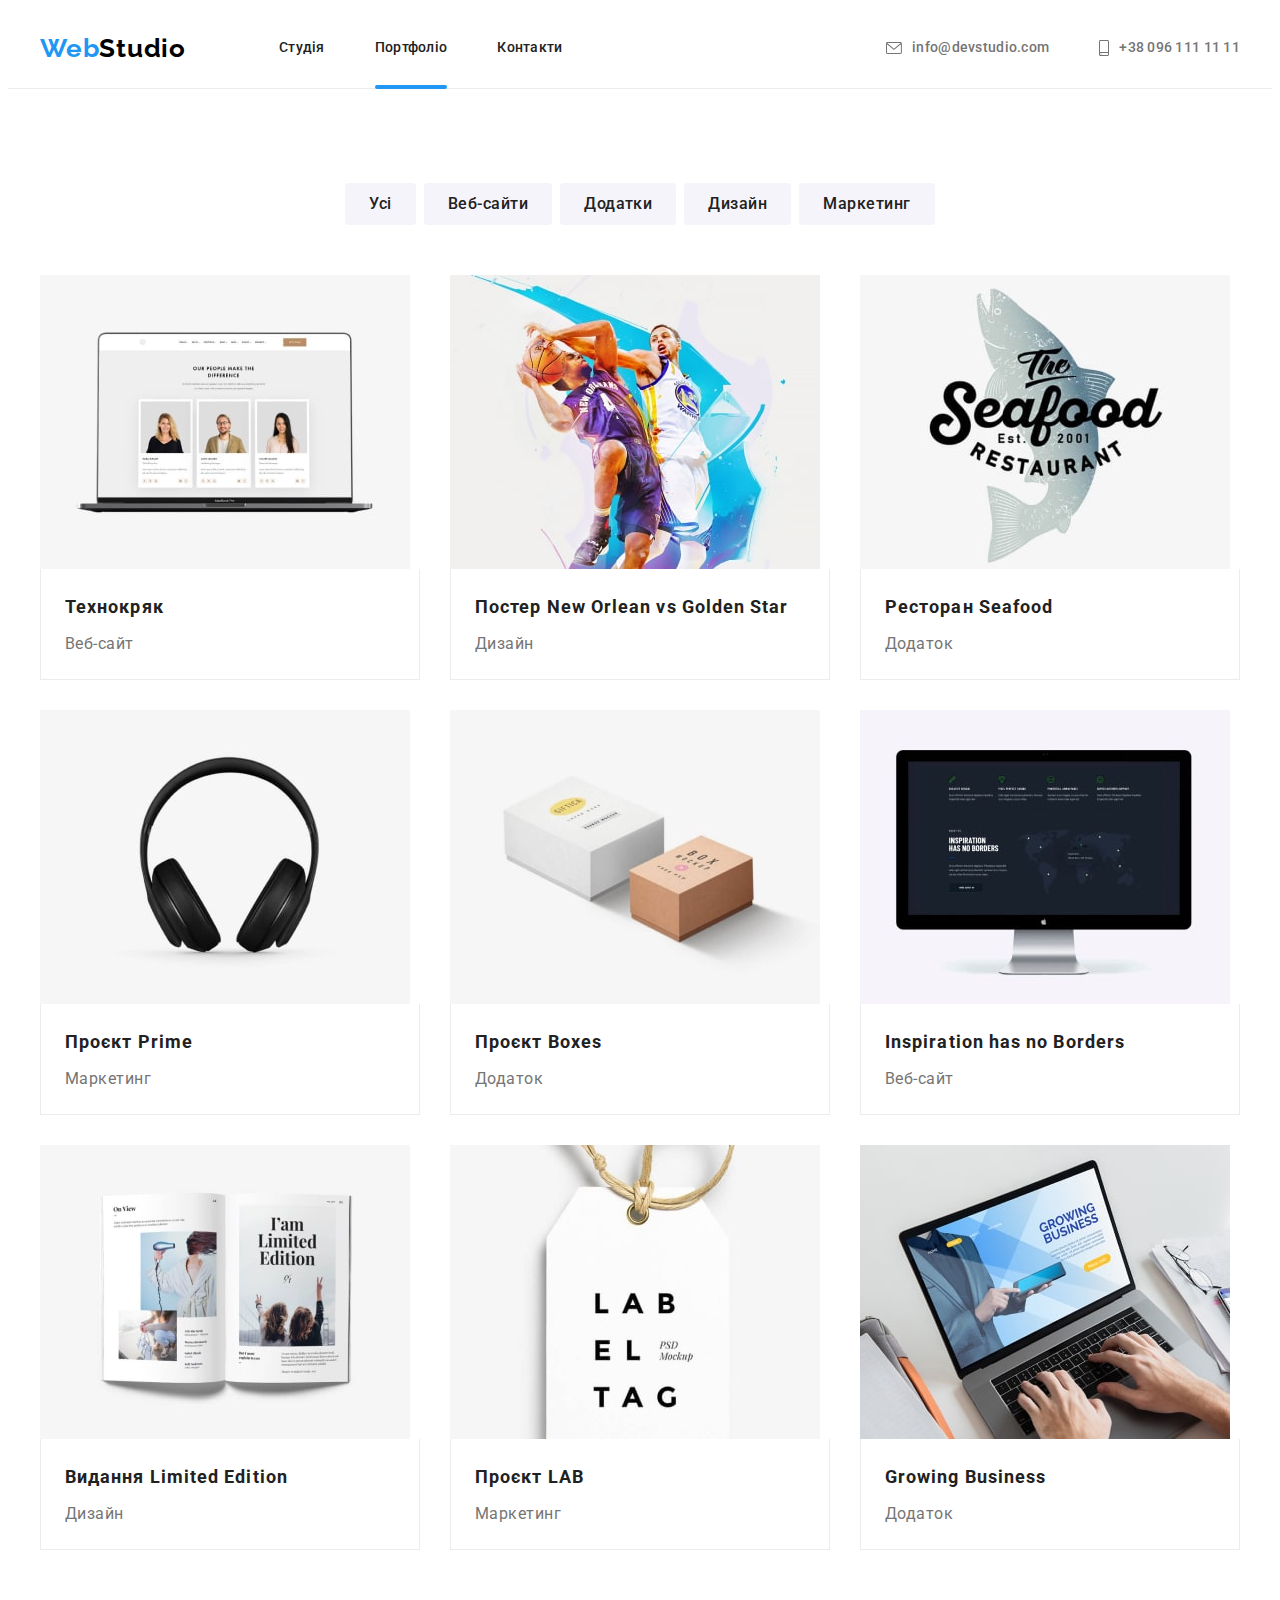
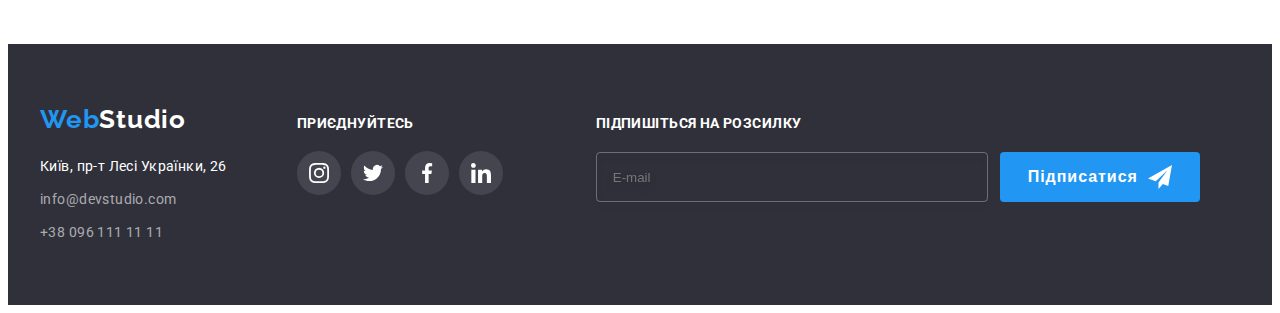
==== commit 2aaf330f: "2" ====
--- a/portfolio.html
+++ b/portfolio.html
@@ -18,8 +18,7 @@
       crossorigin="anonymous"
       referrerpolicy="no-referrer"
     />
-    <link rel="stylesheet" href="./css/styles.css" />
-    <link rel="stylesheet" href="./css/main.css" />
+    <link rel="stylesheet" href="./css/main.min.css" />
   </head>
   <body>
     <header class="header">
@@ -30,15 +29,15 @@
           >
           <ul class="header-list list">
             <li class="header-item">
-              <a class="header-link link" href="./index.html">Студія</a>
+              <a class="menu__link link" href="./index.html">Студія</a>
             </li>
             <li class="header-item">
-              <a class="header-link current link" href="./portfolio.html"
+              <a class="menu__link current link" href="./portfolio.html"
                 >Портфоліо</a
               >
             </li>
             <li class="header-item">
-              <a class="header-link link" href="#">Контакти</a>
+              <a class="menu__link link" href="#">Контакти</a>
             </li>
           </ul>
         </nav>
@@ -47,7 +46,7 @@
             <ul class="header-list list">
               <li class="header-item">
                 <a class="header-mail link" href="mailto:info@devstudio.com">
-                  <svg class="header-connect-mail" width="16px">
+                  <svg class="icon__mail" width="16px">
                     <use href="./images/symbol-defs1.svg#icon-envelope-1"></use>
                   </svg>
                   info@devstudio.com</a
@@ -55,7 +54,7 @@
               </li>
               <li class="header-item">
                 <a class="header-mail link" href="tel:+380961111111">
-                  <svg class="header-connect-tell" width="10px">
+                  <svg class="icon__tell" width="10px">
                     <use
                       href="./images/symbol-defs1.svg#icon-smartphone-1"
                     ></use>
--- a/css/main.min.css
+++ b/css/main.min.css
@@ -0,0 +1 @@
+:root{--main-color: #FFFFFF;--border-header-line: #ECECEC;--second-main-color: #2196F3;--title-main-color: #212121;--main-text-color: #757575;--logo-color: #000000;--background-color: #2F303A;--background-second-color: #F5F5F5;--background-third-color: #F5F4FA;--text-footer-color: rgba(255, 255, 255, 0.6);--tipical-lh: 1.19;--secondtipical-lh: 1.14;--main-font: "Roboto", sans-serif}p,h1,h2,h3,h4,h5,h6{margin:0}ul,ol{margin:0;padding-left:0}img{display:block}address{font-style:normal}body{font-family:var(--main-font)}.list{list-style:none}.link{text-decoration:none}.visually__hidden{position:absolute;white-space:nowrap;width:1px;height:1px;overflow:hidden;border:0;padding:0;clip:rect(0 0 0 0);-webkit-clip-path:inset(50%);clip-path:inset(50%);margin:-1px}.container{width:1200px;padding-left:15px;padding-right:15px;margin:0 auto}.backdrop{position:fixed;top:0;width:100%;height:100%;background-color:rgba(0,0,0,.2);transition:opacity 250ms cubic-bezier(0.4, 0, 0.2, 1),visibility 250ms cubic-bezier(0.4, 0, 0.2, 1)}.modal{width:528px;min-height:581px;background-color:#fff;position:absolute;top:50%;left:50%;transform:translate(-50%, -50%);padding:40px}.model-btn{width:30px;height:30px;border:1px solid rgba(0,0,0,.1019607843);border-radius:50%;background-color:rgba(0,0,0,0);position:absolute;right:8px;top:8px;display:flex;align-items:center;justify-content:center;padding:0;cursor:pointer}.model-btn:hover{color:#2196f3;transition:250ms cubic-bezier(0.4, 0, 0.2, 1)}.model-close-icon{height:18px;fill:currentColor}.is-hidden{opacity:0;visibility:hidden;pointer-events:none}.form-title{font-weight:700;font-size:20px;line-height:1.15;text-align:center;letter-spacing:.03em;color:#212121;justify-content:center;margin-bottom:12px}.form-field{position:relative;margin-bottom:10px}.form-input{width:100%;padding:11px;padding-left:42px;font:inherit;outline:rgba(0,0,0,0);border:1px solid rgba(33,33,33,.2);border-radius:4px;transition-property:background-color,fill;transition-duration:250ms;transition:cubic-bezier(0.4, 0, 0.2, 1);margin-top:4px}.form-input:focus{border:1px solid var(--second-main-color)}.form-label{font-size:12px;line-height:1.16;letter-spacing:.01em;color:var(--main-text-color)}.icon-form{position:absolute;height:18px;top:50%;left:12px;display:inline-block;transition:cubic-bezier(0.4, 0, 0.2, 1)}.form-input:focus+.icon-form{fill:var(--second-main-color)}.form-comment{position:relative}.commentar{font-size:12px;line-height:1.16;letter-spacing:.01em;color:var(--main-text-color);margin-bottom:4px}.form-area{width:100%;padding:12px 16px;height:120px;outline:rgba(0,0,0,0);border:1px solid rgba(33,33,33,.2);border-radius:4px;font-size:12px;line-height:1.16;letter-spacing:.01em;margin-top:4px;display:block}.form-area:focus{border:1px solid var(--second-main-color);transition:cubic-bezier(0.4, 0, 0.2, 1)}.form-area::-moz-placeholder{color:rgba(117,117,117,.5)}.form-area:-ms-input-placeholder{color:rgba(117,117,117,.5)}.form-area::placeholder{color:rgba(117,117,117,.5)}textarea{resize:none}.form-checkbox{margin-top:20px}.label-check{display:flex;align-items:center;justify-content:center;font-size:14px;line-height:1.71;letter-spacing:.03em;color:var(--main-text-color)}.input-checkbox{position:absolute;width:1px;height:1px;margin:-1px;border:0;padding:0;clip:rect(0 0 0 0);overflow:hidden}.icon-checkbox{display:inline-block;margin-right:7px;width:16px;height:15px;border-radius:2px;border:2px solid #212121;transition-property:background-color,fill;transition-duration:250ms;transition-timing-function:cubic-bezier(0.4, 0, 0.2, 1);cursor:pointer}.input-checkbox:checked+.icon-checkbox{border-color:#2196f3;background-color:#2196f3;background-image:url(../images/icon-check-0.svg);background-size:contain;background-origin:border-box}.policy{font-size:14px;line-height:1.71;margin-left:5px;letter-spacing:.03em;color:var(--second-main-color)}.form-btn{display:block;align-items:center;justify-content:center;min-width:200px;height:50px;font-weight:700;font-size:16px;line-height:1.88;letter-spacing:.06em;color:#fff;background-color:var(--second-main-color);border:none;border-radius:4px;margin:30px auto 0;transition-property:background-color,fill;transition-duration:250ms;transition-timing-function:cubic-bezier(0.4, 0, 0.2, 1);cursor:pointer}.form-btn:hover{background-color:#188ce8;box-shadow:0px 4px 4px rgba(0,0,0,.15)}.header{background-color:var(--main-color);border-bottom:1px solid var(--border-header-line)}span{font-family:"Raleway",sans-serif;font-weight:700;font-size:26px;line-height:var(--tipical-lh);letter-spacing:.03em;color:var(--second-main-color)}.navigation__logo{font-family:"Raleway",sans-serif;font-weight:700;font-size:26px;line-height:var(--tipical-lh);letter-spacing:.03em;color:var(--logo-color)}.navigation__logo{margin-right:93px;display:block}.menu__item .menu__link.current{color:var(--second-main-color)}.menu__link{font-weight:500;font-size:14px;line-height:var(--secondtipical-lh);letter-spacing:.02em;color:var(--title-main-color);padding-top:32px;padding-bottom:32px;display:flex;position:relative;transition:color 250ms cubic-bezier(0.4, 0, 0.2, 1)}.menu__link:hover,.menu__link:focus{color:var(--second-main-color)}.menu__link.current.link::after{position:absolute;left:0;bottom:0;content:"";display:block;width:100%;height:4px;border-radius:2px;margin-bottom:-1px;background-color:var(--second-main-color)}.mail__contact{font-weight:500;font-size:14px;line-height:var(--secondtipical-lh);letter-spacing:.02em;color:var(--main-text-color);padding-top:32px;padding-bottom:32px;display:flex;align-items:center;transition:color 250ms cubic-bezier(0.4, 0, 0.2, 1)}.mail__contact:hover,.mail__contact:focus{color:var(--second-main-color)}.tel__contact{font-weight:500;font-size:14px;line-height:var(--secondtipical-lh);letter-spacing:.02em;color:var(--main-text-color);padding-top:32px;padding-bottom:32px;display:flex;align-items:center;transition:color 250ms cubic-bezier(0.4, 0, 0.2, 1)}.tel__contact:hover,.tel__contact:focus{color:var(--second-main-color)}.menu{display:flex;align-items:center;gap:50px}.navigation{display:flex;align-items:center}.header__container{display:flex;align-items:center}.conect{display:flex;margin-left:auto}.connect{margin-left:auto;display:flex;gap:30px;align-items:center}.icon__mail{fill:currentColor;margin-right:10px;width:16px;height:12px}.icon__tell{fill:currentColor;margin-right:10px;width:10px;height:16px}.hero{background-color:#c4c4c4;max-width:1600px;padding-top:200px;padding-bottom:200px;text-align:center;background-image:linear-gradient(rgba(47, 48, 58, 0.4), rgba(47, 48, 58, 0.4)),url(../images/background.jpg);background-repeat:no-repeat;background-position:center;background-size:cover;margin:auto}.hero__head{font-weight:900;font-size:44px;line-height:1.36;letter-spacing:.06em;text-transform:uppercase;color:var(--main-color);max-width:696px;margin:0 auto}.hero__btn{background-color:var(--second-main-color);font-family:inherit;font-weight:700;font-size:16px;line-height:1.88;letter-spacing:.06em;cursor:pointer;color:var(--main-color);border-color:rgba(0,0,0,0);border-radius:4px;padding-top:10px;padding-right:32px;padding-bottom:10px;padding-left:32px;margin-top:30px;transition:background-color 250ms cubic-bezier(0.4, 0, 0.2, 1)}.hero__btn:hover,.hero__btn:focus{background-color:#188ce8}.feature{background-color:var(--main-color);padding-top:94px;padding-bottom:47px}.feature__list{display:flex;gap:30px}.feature__head{font-weight:700;font-size:14px;line-height:var(--secondtipical-lh);letter-spacing:.03em;text-transform:uppercase;color:var(--title-main-color);margin-bottom:10px;width:270px;height:16px}.feature__text{font-size:14px;line-height:1.71;letter-spacing:.03em;color:var(--main-text-color);width:270px;height:72px}.feature__logo{display:flex;justify-content:center;flex-direction:column;align-items:center;height:120px;margin-bottom:30px;background:var(--background-third-color);border-radius:4px}.feature__icons{height:70px}.ourwork{background-color:var(--main-color);padding-top:47px;padding-bottom:94px}.ourwork-title{font-weight:700;font-size:36px;line-height:1.16;text-align:center;letter-spacing:.03em;margin-bottom:50px;color:var(--title-main-color)}.ourwork-list{display:flex;gap:30px}.ourwork-link{position:relative;display:block;line-height:0}.ourwork-text{position:absolute;bottom:0;right:0;width:370px;height:70px;padding-top:27px;font-weight:700;font-size:14px;line-height:16px;text-align:center;letter-spacing:.03em;text-transform:uppercase;background:rgba(47,48,58,.8);color:#fff}.team{background-color:var(--background-third-color);padding-top:94px;padding-bottom:94px}.team-title{font-weight:700;font-size:36px;line-height:1.16;text-align:center;letter-spacing:.03em;color:var(--title-main-color);margin-bottom:50px}.team-list{display:flex;gap:30px}.team-item{background-color:var(--main-color)}.team-head{font-weight:500;font-size:16px;line-height:1.18;text-align:center;letter-spacing:.03em;color:var(--title-main-color);margin-bottom:10px}.team-text{font-size:16px;line-height:1.18;text-align:center;letter-spacing:.03em;color:var(--main-text-color)}.content{padding-top:30px;padding-bottom:30px;box-shadow:0px 1px 3px rgba(0,0,0,.12),0px 1px 1px rgba(0,0,0,.14),0px 2px 1px rgba(0,0,0,.2);border-radius:0px 0px 4px 4px}.team-soc-list{display:flex;justify-content:center;margin-top:16px;gap:10px}.team-soc-link{width:44px;height:44px;border-radius:50%;background-color:var(--main-color);display:flex;align-items:center;justify-content:center;transition:background-color 250ms cubic-bezier(0.4, 0, 0.2, 1)}.team-soc-link:hover,.team-soc-link:focus{background-color:var(--second-main-color)}.team-soc-icon{fill:#afb1b8;width:20px;height:20px;transition:fill 250ms cubic-bezier(0.4, 0, 0.2, 1)}.team-soc-link:hover .team-soc-icon,.team-soc-link:focus .team-soc-icon{fill:#fff}.customers{padding:0;padding-top:94px;padding-bottom:94px}.container{width:1200px;padding-left:15px;padding-right:15px;margin:0 auto}.customers-title{font-family:"Roboto";font-style:normal;font-weight:700;font-size:36px;line-height:1.16;text-align:center;letter-spacing:.03em;color:var(--primary-color);margin-bottom:50px}.customers-list{display:flex;flex-direction:row;align-items:center;gap:30px}.customers-logo{width:170px;height:92px;border:1px solid #afb1b8;border-radius:4px;display:flex;align-items:center;justify-content:center;color:#afb1b8;transition:color 250ms cubic-bezier(0.4, 0, 0.2, 1),border-color 250ms cubic-bezier(0.4, 0, 0.2, 1)}.customers-logo:hover,.customers-logo:focus{color:var(--second-main-color);border-color:var(--second-main-color)}.customers-icon{fill:currentColor;height:60px}.footer{background-color:var(--background-color);padding-top:60px;padding-bottom:60px}span{font-family:"Raleway",sans-serif;font-weight:700;font-size:26px;line-height:var(--tipical-lh);letter-spacing:.03em;color:var(--second-main-color)}.footer-logo{font-family:"Raleway",sans-serif;font-weight:700;font-size:26px;line-height:var(--tipical-lh);letter-spacing:.03em;color:var(--main-color)}.footer-address{font-style:normal;margin-top:20px}.footer-address:not(:last-child){margin-bottom:9px}.footer-address-link{font-size:14px;line-height:1.71;letter-spacing:.03em;color:var(--main-color);transition:color 250ms cubic-bezier(0.4, 0, 0.2, 1)}.footer-address-link:hover,.footer-address-link:focus{color:var(--second-main-color)}.footer-address-contact{font-size:14px;line-height:1.71;letter-spacing:.03em;color:var(--text-footer-color);transition:color 250ms cubic-bezier(0.4, 0, 0.2, 1)}.footer-address-contact:hover,.footer-address-contact:focus{color:var(--second-main-color)}.footer-text{font-family:"Roboto";font-style:normal;font-weight:700;font-size:14px;line-height:16px;letter-spacing:.03em;text-transform:uppercase;color:#fff;margin-bottom:20px}.footer-soc{margin-left:70px}.footer-soc-list{display:flex;gap:10px}.footer-soc-item{display:flex;justify-content:center;gap:10px}.footer-soc-link{width:44px;height:44px;border-radius:50%;background-color:rgba(255,255,255,.1);display:flex;align-items:center;justify-content:center;outline:none;transition:background-color 250ms cubic-bezier(0.4, 0, 0.2, 1)}.footer-soc-link:hover,.footer-soc-link:focus{background-color:var(--second-main-color)}.footer-conteiner{display:flex;align-items:baseline}.footer-soc-icon{fill:var(--main-color);width:20px;height:20px}.footer-email{margin-left:93px;display:flex;flex-wrap:wrap}.followus{display:inline-block;margin-bottom:20px;font-weight:700;font-size:14px;line-height:var(--secondtipical-lh);letter-spacing:.03em;text-transform:uppercase;color:var(--main-color)}.btn-icon{display:flex;gap:12px}.input-email{padding:15px 16px;width:358px;background-color:inherit;outline:rgba(0,0,0,0);border-radius:4px;border:1px solid rgba(255,255,255,.3);filter:drop-shadow(0px 4px 4px rgba(0, 0, 0, 0.15));color:var(--main-color)}.subscribe{gap:10px;display:flex;align-items:center;justify-content:center;border:none;min-width:200px;height:50px;font-weight:700;font-size:16px;line-height:1.88;text-align:center;letter-spacing:.06em;background-color:var(--second-main-color);border-radius:4px;color:#fff;transition-property:background-color,fill;transition-duration:250ms;transition-timing-function:cubic-bezier(0.4, 0, 0.2, 1);cursor:pointer}.subscribe:hover{background-color:#188ce8;box-shadow:0px 4px 4px rgba(0,0,0,.15)}.btn-send{fill:var(--main-color);height:24px}:root{--main-color: #FFFFFF;--border-header-line: #ECECEC;--second-main-color: #2196F3;--text-color: #757575;--head-color: #212121;--logo-color: #000000;--btn-color: #F5F4FA;--background-footer-color: #2F303A;--footer-address-color: rgba(255, 255, 255, 0.6);--tipical-lh: 1.19;--secondtipical-lh: 1.14;--main-font: "Roboto", sans-serif}p,h1,h2,h3,h4,h5,h6{margin:0}ul,ol{margin:0;padding-left:0}img{display:block}address{font-style:normal}body{font-family:var(--main-font)}.list{list-style:none}.link{text-decoration:none}.visually-hidden{position:absolute;white-space:nowrap;width:1px;height:1px;overflow:hidden;border:0;padding:0;clip:rect(0 0 0 0);-webkit-clip-path:inset(50%);clip-path:inset(50%);margin:-1px}.container{width:1200px;padding-left:15px;padding-right:15px;margin:0 auto}.header{background-color:var(--main-color);border-bottom:1px solid var(--border-header-line)}span{font-family:"Raleway",sans-serif;font-weight:700;font-size:26px;line-height:var(--tipical-lh);letter-spacing:.03em;color:var(--second-main-color)}.header-logo{font-family:"Raleway",sans-serif;font-weight:700;font-size:26px;line-height:var(--tipical-lh);letter-spacing:.03em;color:var(--logo-color)}.header-logo{margin-right:93px;display:block}.header-item .header-link.current{color:var(--second-main-color)}.header-link{font-weight:500;font-size:14px;line-height:var(--secondtipical-lh);letter-spacing:.02em;color:var(--head-color);padding-top:32px;padding-bottom:32px;display:flex;align-items:center;transition:color 250ms cubic-bezier(0.4, 0, 0.2, 1)}.header-link:hover,.header-link:focus{color:var(--second-main-color)}.header-mail{font-weight:500;font-size:14px;line-height:var(--secondtipical-lh);letter-spacing:.02em;color:var(--text-color);padding-top:32px;padding-bottom:32px;display:flex;align-items:center;transition:color 250ms cubic-bezier(0.4, 0, 0.2, 1)}.header-mail:hover,.header-mail:focus{color:var(--second-main-color)}.header-tel{font-weight:500;font-size:14px;line-height:var(--secondtipical-lh);letter-spacing:.02em;color:var(--text-color);padding-top:32px;padding-bottom:32px;display:flex;transition:color 250ms cubic-bezier(0.4, 0, 0.2, 1)}.header-tel:hover,.header-tel:focus{color:var(--second-main-color)}.header-list{display:flex;align-items:center;gap:50px}.header-navigation{display:flex;align-items:center}.header-conteiner{display:flex;align-items:center}.header-conect{margin-left:auto}.header-connect-mail{height:12px}.header-connect-tell{height:16px}.portfolio{background-color:var(--main-color);padding-top:94px;padding-bottom:94px}.portfolio-list-btn{display:flex;justify-content:center;gap:8px;margin-bottom:50px}.portfolio-list{display:flex;flex-wrap:wrap;gap:30px}.portfolio-item-img{flex-basis:calc((100% - 60px)/3)}.porfolio-link{display:block;transition:box-shadow 250ms cubic-bezier(0.4, 0, 0.2, 1)}.porfolio-link:hover,.porfolio-link:focus{box-shadow:0px 1px 1px rgba(0,0,0,.12),0px 4px 4px rgba(0,0,0,.06),1px 4px 6px rgba(0,0,0,.16)}.portfolio-btn{background-color:var(--btn-color);font-family:inherit;font-weight:500;font-size:16px;line-height:1.62;text-align:center;letter-spacing:.03em;cursor:pointer;color:var(--head-color);border-color:rgba(0,0,0,0);border-radius:4px;padding-top:6px;padding-right:22px;padding-bottom:6px;padding-left:22px;transition:background-color 250ms cubic-bezier(0.4, 0, 0.2, 1),color 250ms cubic-bezier(0.4, 0, 0.2, 1),box-shadow 250ms cubic-bezier(0.4, 0, 0.2, 1)}.portfolio-btn:hover,.portfolio-btn:focus{color:var(--main-color);background-color:var(--second-main-color);box-shadow:0px 3px 1px rgba(0,0,0,.1),0px 1px 2px rgba(0,0,0,.08),0px 2px 2px rgba(0,0,0,.12);border-radius:4px}.portfolio-head{font-weight:700;font-size:18px;line-height:2;letter-spacing:.06em;color:var(--head-color);margin-bottom:4px}.portfolio-text{font-size:16px;line-height:1.88;letter-spacing:.03em;color:var(--text-color)}.portfolio-content{padding-top:20px;padding-right:24px;padding-bottom:20px;padding-left:24px;border-right:1px solid var(--border-header-line);border-bottom:1px solid var(--border-header-line);border-left:1px solid var(--border-header-line);transition:transform 250ms cubic-bezier(0.4, 0, 0.2, 1)}.overlay-item{position:relative;overflow:hidden}.overlay-text{position:absolute;font-family:var(--main-font);display:flex;justify-content:space-evenly;align-items:stretch;padding:63px 24px;font-weight:400;font-size:18px;line-height:1.5;height:100%;letter-spacing:.03em;color:#fff;flex-direction:column-reverse;align-content:flex-start;flex-wrap:nowrap;top:0;left:0;background:rgba(33,150,243,.9);transform:translateY(101%);transition:transform 250ms cubic-bezier(0.4, 0, 0.2, 1)}.porfolio-link:hover .overlay-text{transform:translateY(0)}.footer{background-color:var(--background-footer-color);padding-top:60px;padding-bottom:60px}span{font-family:"Raleway",sans-serif;font-weight:700;font-size:26px;line-height:var(--tipical-lh);letter-spacing:.03em;color:var(--second-main-color)}.footer-logo{font-family:"Raleway",sans-serif;font-weight:700;font-size:26px;line-height:var(--tipical-lh);letter-spacing:.03em;color:var(--main-color);margin-bottom:20px}.footer-address{font-style:normal;margin-top:20px}.footer-address-item:not(:last-child){margin-bottom:9px}.footer-address-link{font-size:14px;line-height:1.71;letter-spacing:.03em;color:var(--main-color);margin-bottom:9px;transition:color 250ms cubic-bezier(0.4, 0, 0.2, 1)}.footer-address-link:hover,.footer-address-link:focus{color:var(--second-main-color)}.footer-address-contact{font-size:14px;line-height:1.71;letter-spacing:.03em;color:var(--footer-address-color);margin-bottom:9px;transition:color 250ms cubic-bezier(0.4, 0, 0.2, 1)}.footer-address-contact:hover,.footer-address-contact:focus{color:var(--second-main-color)}.footer-text{font-family:"Roboto";font-style:normal;font-weight:700;font-size:14px;line-height:16px;letter-spacing:.03em;text-transform:uppercase;color:#fff;margin-bottom:20px}.footer-soc-list{display:flex;gap:10px}.footer-soc-item{display:flex;justify-content:center;gap:10px}.footer-soc-link{width:44px;height:44px;border-radius:50%;background-color:rgba(255,255,255,.1);display:flex;align-items:center;justify-content:center;outline:none;transition:background-color 250ms cubic-bezier(0.4, 0, 0.2, 1)}.footer-soc-link:hover,.footer-soc-link:focus{background-color:var(--second-main-color)}.footer-conteiner{display:flex;align-items:baseline}.footer-soc-icon{fill:var(--main-color);width:20px;height:20px}.footer-email{margin-left:93px;display:flex;flex-wrap:wrap}.followus{display:inline-block;margin-bottom:20px;font-weight:700;font-size:14px;line-height:var(--secondtipical-lh);letter-spacing:.03em;text-transform:uppercase;color:var(--main-color)}.btn-icon{display:flex;gap:12px}.input-email{padding:15px 16px;width:358px;background-color:inherit;outline:rgba(0,0,0,0);border-radius:4px;border:1px solid rgba(255,255,255,.3);filter:drop-shadow(0px 4px 4px rgba(0, 0, 0, 0.15));color:var(--main-color)}.subscribe{gap:10px;display:flex;align-items:center;justify-content:center;border:none;min-width:200px;height:50px;font-weight:700;font-size:16px;line-height:1.88;text-align:center;letter-spacing:.06em;background-color:var(--second-main-color);border-radius:4px;color:#fff;transition-property:background-color,fill;transition-duration:250ms;transition-timing-function:cubic-bezier(0.4, 0, 0.2, 1);cursor:pointer}.subscribe:hover{background-color:#188ce8;box-shadow:0px 4px 4px rgba(0,0,0,.15)}.btn-send{fill:var(--main-color);height:24px}/*# sourceMappingURL=main.min.css.map */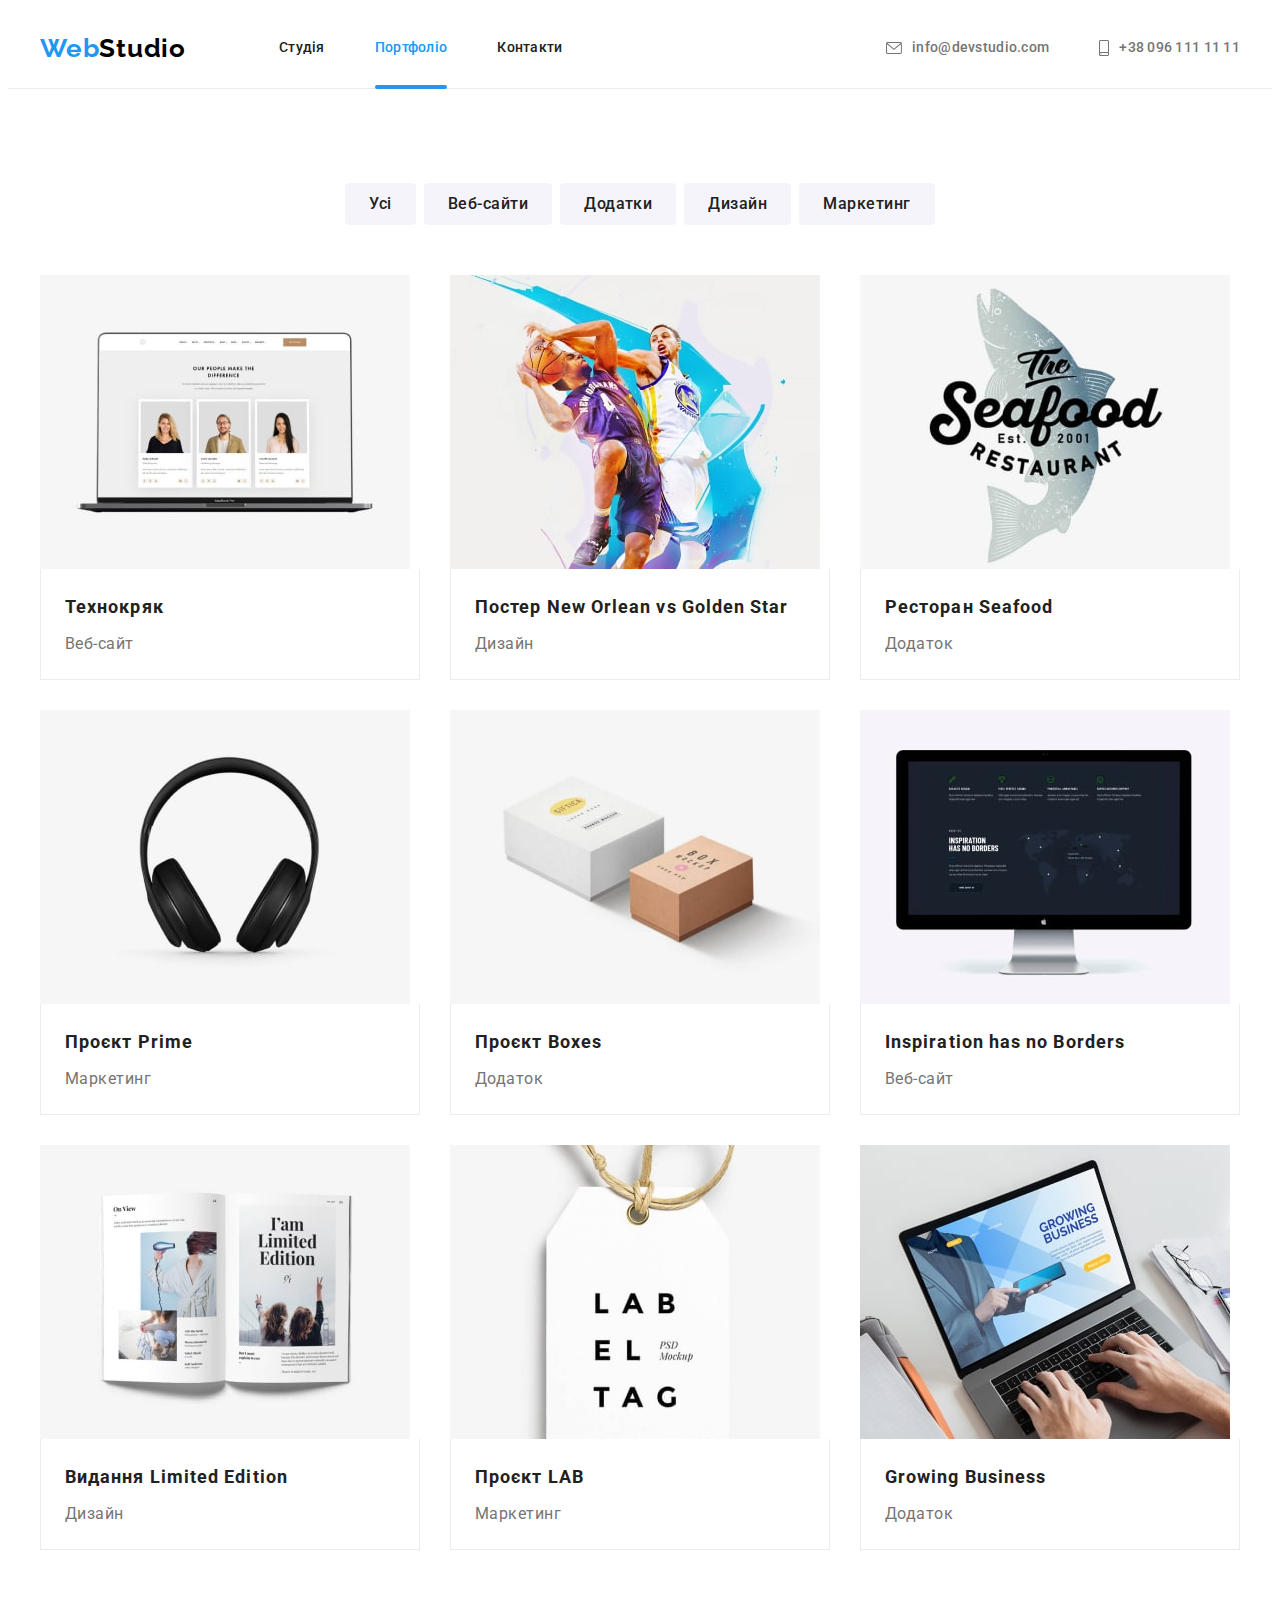
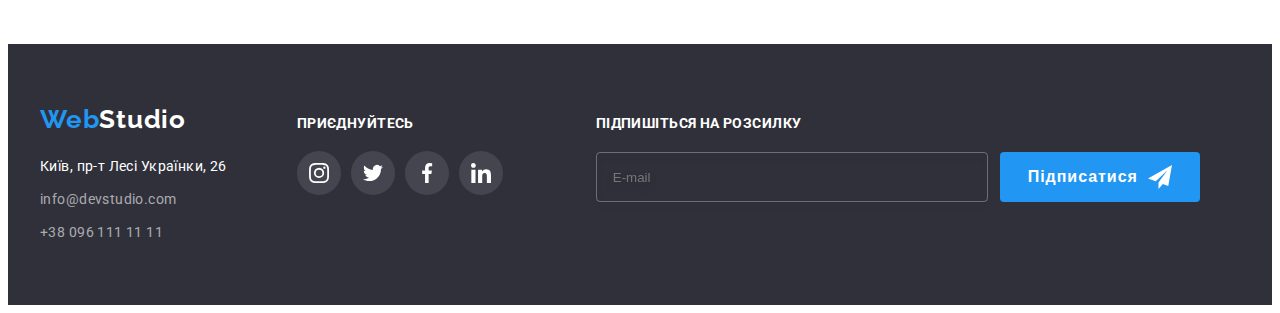
==== commit ddecbaf9: "4" ====
--- a/portfolio.html
+++ b/portfolio.html
@@ -70,7 +70,7 @@
     <main>
       <section class="portfolio">
         <div class="container">
-          <h1 class="visually-hidden">Портфоліо</h1>
+          <h1 class="visually__hidden">Портфоліо</h1>
           <ul class="portfolio-list-btn list">
             <li class="portfolio-item">
               <button class="portfolio-btn" type="button">Усі</button>
--- a/css/main.min.css
+++ b/css/main.min.css
@@ -1 +1 @@
-:root{--main-color: #FFFFFF;--border-header-line: #ECECEC;--second-main-color: #2196F3;--title-main-color: #212121;--main-text-color: #757575;--logo-color: #000000;--background-color: #2F303A;--background-second-color: #F5F5F5;--background-third-color: #F5F4FA;--text-footer-color: rgba(255, 255, 255, 0.6);--tipical-lh: 1.19;--secondtipical-lh: 1.14;--main-font: "Roboto", sans-serif}p,h1,h2,h3,h4,h5,h6{margin:0}ul,ol{margin:0;padding-left:0}img{display:block}address{font-style:normal}body{font-family:var(--main-font)}.list{list-style:none}.link{text-decoration:none}.visually__hidden{position:absolute;white-space:nowrap;width:1px;height:1px;overflow:hidden;border:0;padding:0;clip:rect(0 0 0 0);-webkit-clip-path:inset(50%);clip-path:inset(50%);margin:-1px}.container{width:1200px;padding-left:15px;padding-right:15px;margin:0 auto}.backdrop{position:fixed;top:0;width:100%;height:100%;background-color:rgba(0,0,0,.2);transition:opacity 250ms cubic-bezier(0.4, 0, 0.2, 1),visibility 250ms cubic-bezier(0.4, 0, 0.2, 1)}.modal{width:528px;min-height:581px;background-color:#fff;position:absolute;top:50%;left:50%;transform:translate(-50%, -50%);padding:40px}.model-btn{width:30px;height:30px;border:1px solid rgba(0,0,0,.1019607843);border-radius:50%;background-color:rgba(0,0,0,0);position:absolute;right:8px;top:8px;display:flex;align-items:center;justify-content:center;padding:0;cursor:pointer}.model-btn:hover{color:#2196f3;transition:250ms cubic-bezier(0.4, 0, 0.2, 1)}.model-close-icon{height:18px;fill:currentColor}.is-hidden{opacity:0;visibility:hidden;pointer-events:none}.form-title{font-weight:700;font-size:20px;line-height:1.15;text-align:center;letter-spacing:.03em;color:#212121;justify-content:center;margin-bottom:12px}.form-field{position:relative;margin-bottom:10px}.form-input{width:100%;padding:11px;padding-left:42px;font:inherit;outline:rgba(0,0,0,0);border:1px solid rgba(33,33,33,.2);border-radius:4px;transition-property:background-color,fill;transition-duration:250ms;transition:cubic-bezier(0.4, 0, 0.2, 1);margin-top:4px}.form-input:focus{border:1px solid var(--second-main-color)}.form-label{font-size:12px;line-height:1.16;letter-spacing:.01em;color:var(--main-text-color)}.icon-form{position:absolute;height:18px;top:50%;left:12px;display:inline-block;transition:cubic-bezier(0.4, 0, 0.2, 1)}.form-input:focus+.icon-form{fill:var(--second-main-color)}.form-comment{position:relative}.commentar{font-size:12px;line-height:1.16;letter-spacing:.01em;color:var(--main-text-color);margin-bottom:4px}.form-area{width:100%;padding:12px 16px;height:120px;outline:rgba(0,0,0,0);border:1px solid rgba(33,33,33,.2);border-radius:4px;font-size:12px;line-height:1.16;letter-spacing:.01em;margin-top:4px;display:block}.form-area:focus{border:1px solid var(--second-main-color);transition:cubic-bezier(0.4, 0, 0.2, 1)}.form-area::-moz-placeholder{color:rgba(117,117,117,.5)}.form-area:-ms-input-placeholder{color:rgba(117,117,117,.5)}.form-area::placeholder{color:rgba(117,117,117,.5)}textarea{resize:none}.form-checkbox{margin-top:20px}.label-check{display:flex;align-items:center;justify-content:center;font-size:14px;line-height:1.71;letter-spacing:.03em;color:var(--main-text-color)}.input-checkbox{position:absolute;width:1px;height:1px;margin:-1px;border:0;padding:0;clip:rect(0 0 0 0);overflow:hidden}.icon-checkbox{display:inline-block;margin-right:7px;width:16px;height:15px;border-radius:2px;border:2px solid #212121;transition-property:background-color,fill;transition-duration:250ms;transition-timing-function:cubic-bezier(0.4, 0, 0.2, 1);cursor:pointer}.input-checkbox:checked+.icon-checkbox{border-color:#2196f3;background-color:#2196f3;background-image:url(../images/icon-check-0.svg);background-size:contain;background-origin:border-box}.policy{font-size:14px;line-height:1.71;margin-left:5px;letter-spacing:.03em;color:var(--second-main-color)}.form-btn{display:block;align-items:center;justify-content:center;min-width:200px;height:50px;font-weight:700;font-size:16px;line-height:1.88;letter-spacing:.06em;color:#fff;background-color:var(--second-main-color);border:none;border-radius:4px;margin:30px auto 0;transition-property:background-color,fill;transition-duration:250ms;transition-timing-function:cubic-bezier(0.4, 0, 0.2, 1);cursor:pointer}.form-btn:hover{background-color:#188ce8;box-shadow:0px 4px 4px rgba(0,0,0,.15)}.header{background-color:var(--main-color);border-bottom:1px solid var(--border-header-line)}span{font-family:"Raleway",sans-serif;font-weight:700;font-size:26px;line-height:var(--tipical-lh);letter-spacing:.03em;color:var(--second-main-color)}.navigation__logo{font-family:"Raleway",sans-serif;font-weight:700;font-size:26px;line-height:var(--tipical-lh);letter-spacing:.03em;color:var(--logo-color)}.navigation__logo{margin-right:93px;display:block}.menu__item .menu__link.current{color:var(--second-main-color)}.menu__link{font-weight:500;font-size:14px;line-height:var(--secondtipical-lh);letter-spacing:.02em;color:var(--title-main-color);padding-top:32px;padding-bottom:32px;display:flex;position:relative;transition:color 250ms cubic-bezier(0.4, 0, 0.2, 1)}.menu__link:hover,.menu__link:focus{color:var(--second-main-color)}.menu__link.current.link::after{position:absolute;left:0;bottom:0;content:"";display:block;width:100%;height:4px;border-radius:2px;margin-bottom:-1px;background-color:var(--second-main-color)}.mail__contact{font-weight:500;font-size:14px;line-height:var(--secondtipical-lh);letter-spacing:.02em;color:var(--main-text-color);padding-top:32px;padding-bottom:32px;display:flex;align-items:center;transition:color 250ms cubic-bezier(0.4, 0, 0.2, 1)}.mail__contact:hover,.mail__contact:focus{color:var(--second-main-color)}.tel__contact{font-weight:500;font-size:14px;line-height:var(--secondtipical-lh);letter-spacing:.02em;color:var(--main-text-color);padding-top:32px;padding-bottom:32px;display:flex;align-items:center;transition:color 250ms cubic-bezier(0.4, 0, 0.2, 1)}.tel__contact:hover,.tel__contact:focus{color:var(--second-main-color)}.menu{display:flex;align-items:center;gap:50px}.navigation{display:flex;align-items:center}.header__container{display:flex;align-items:center}.conect{display:flex;margin-left:auto}.connect{margin-left:auto;display:flex;gap:30px;align-items:center}.icon__mail{fill:currentColor;margin-right:10px;width:16px;height:12px}.icon__tell{fill:currentColor;margin-right:10px;width:10px;height:16px}.hero{background-color:#c4c4c4;max-width:1600px;padding-top:200px;padding-bottom:200px;text-align:center;background-image:linear-gradient(rgba(47, 48, 58, 0.4), rgba(47, 48, 58, 0.4)),url(../images/background.jpg);background-repeat:no-repeat;background-position:center;background-size:cover;margin:auto}.hero__head{font-weight:900;font-size:44px;line-height:1.36;letter-spacing:.06em;text-transform:uppercase;color:var(--main-color);max-width:696px;margin:0 auto}.hero__btn{background-color:var(--second-main-color);font-family:inherit;font-weight:700;font-size:16px;line-height:1.88;letter-spacing:.06em;cursor:pointer;color:var(--main-color);border-color:rgba(0,0,0,0);border-radius:4px;padding-top:10px;padding-right:32px;padding-bottom:10px;padding-left:32px;margin-top:30px;transition:background-color 250ms cubic-bezier(0.4, 0, 0.2, 1)}.hero__btn:hover,.hero__btn:focus{background-color:#188ce8}.feature{background-color:var(--main-color);padding-top:94px;padding-bottom:47px}.feature__list{display:flex;gap:30px}.feature__head{font-weight:700;font-size:14px;line-height:var(--secondtipical-lh);letter-spacing:.03em;text-transform:uppercase;color:var(--title-main-color);margin-bottom:10px;width:270px;height:16px}.feature__text{font-size:14px;line-height:1.71;letter-spacing:.03em;color:var(--main-text-color);width:270px;height:72px}.feature__logo{display:flex;justify-content:center;flex-direction:column;align-items:center;height:120px;margin-bottom:30px;background:var(--background-third-color);border-radius:4px}.feature__icons{height:70px}.ourwork{background-color:var(--main-color);padding-top:47px;padding-bottom:94px}.ourwork-title{font-weight:700;font-size:36px;line-height:1.16;text-align:center;letter-spacing:.03em;margin-bottom:50px;color:var(--title-main-color)}.ourwork-list{display:flex;gap:30px}.ourwork-link{position:relative;display:block;line-height:0}.ourwork-text{position:absolute;bottom:0;right:0;width:370px;height:70px;padding-top:27px;font-weight:700;font-size:14px;line-height:16px;text-align:center;letter-spacing:.03em;text-transform:uppercase;background:rgba(47,48,58,.8);color:#fff}.team{background-color:var(--background-third-color);padding-top:94px;padding-bottom:94px}.team-title{font-weight:700;font-size:36px;line-height:1.16;text-align:center;letter-spacing:.03em;color:var(--title-main-color);margin-bottom:50px}.team-list{display:flex;gap:30px}.team-item{background-color:var(--main-color)}.team-head{font-weight:500;font-size:16px;line-height:1.18;text-align:center;letter-spacing:.03em;color:var(--title-main-color);margin-bottom:10px}.team-text{font-size:16px;line-height:1.18;text-align:center;letter-spacing:.03em;color:var(--main-text-color)}.content{padding-top:30px;padding-bottom:30px;box-shadow:0px 1px 3px rgba(0,0,0,.12),0px 1px 1px rgba(0,0,0,.14),0px 2px 1px rgba(0,0,0,.2);border-radius:0px 0px 4px 4px}.team-soc-list{display:flex;justify-content:center;margin-top:16px;gap:10px}.team-soc-link{width:44px;height:44px;border-radius:50%;background-color:var(--main-color);display:flex;align-items:center;justify-content:center;transition:background-color 250ms cubic-bezier(0.4, 0, 0.2, 1)}.team-soc-link:hover,.team-soc-link:focus{background-color:var(--second-main-color)}.team-soc-icon{fill:#afb1b8;width:20px;height:20px;transition:fill 250ms cubic-bezier(0.4, 0, 0.2, 1)}.team-soc-link:hover .team-soc-icon,.team-soc-link:focus .team-soc-icon{fill:#fff}.customers{padding:0;padding-top:94px;padding-bottom:94px}.container{width:1200px;padding-left:15px;padding-right:15px;margin:0 auto}.customers-title{font-family:"Roboto";font-style:normal;font-weight:700;font-size:36px;line-height:1.16;text-align:center;letter-spacing:.03em;color:var(--primary-color);margin-bottom:50px}.customers-list{display:flex;flex-direction:row;align-items:center;gap:30px}.customers-logo{width:170px;height:92px;border:1px solid #afb1b8;border-radius:4px;display:flex;align-items:center;justify-content:center;color:#afb1b8;transition:color 250ms cubic-bezier(0.4, 0, 0.2, 1),border-color 250ms cubic-bezier(0.4, 0, 0.2, 1)}.customers-logo:hover,.customers-logo:focus{color:var(--second-main-color);border-color:var(--second-main-color)}.customers-icon{fill:currentColor;height:60px}.footer{background-color:var(--background-color);padding-top:60px;padding-bottom:60px}span{font-family:"Raleway",sans-serif;font-weight:700;font-size:26px;line-height:var(--tipical-lh);letter-spacing:.03em;color:var(--second-main-color)}.footer-logo{font-family:"Raleway",sans-serif;font-weight:700;font-size:26px;line-height:var(--tipical-lh);letter-spacing:.03em;color:var(--main-color)}.footer-address{font-style:normal;margin-top:20px}.footer-address:not(:last-child){margin-bottom:9px}.footer-address-link{font-size:14px;line-height:1.71;letter-spacing:.03em;color:var(--main-color);transition:color 250ms cubic-bezier(0.4, 0, 0.2, 1)}.footer-address-link:hover,.footer-address-link:focus{color:var(--second-main-color)}.footer-address-contact{font-size:14px;line-height:1.71;letter-spacing:.03em;color:var(--text-footer-color);transition:color 250ms cubic-bezier(0.4, 0, 0.2, 1)}.footer-address-contact:hover,.footer-address-contact:focus{color:var(--second-main-color)}.footer-text{font-family:"Roboto";font-style:normal;font-weight:700;font-size:14px;line-height:16px;letter-spacing:.03em;text-transform:uppercase;color:#fff;margin-bottom:20px}.footer-soc{margin-left:70px}.footer-soc-list{display:flex;gap:10px}.footer-soc-item{display:flex;justify-content:center;gap:10px}.footer-soc-link{width:44px;height:44px;border-radius:50%;background-color:rgba(255,255,255,.1);display:flex;align-items:center;justify-content:center;outline:none;transition:background-color 250ms cubic-bezier(0.4, 0, 0.2, 1)}.footer-soc-link:hover,.footer-soc-link:focus{background-color:var(--second-main-color)}.footer-conteiner{display:flex;align-items:baseline}.footer-soc-icon{fill:var(--main-color);width:20px;height:20px}.footer-email{margin-left:93px;display:flex;flex-wrap:wrap}.followus{display:inline-block;margin-bottom:20px;font-weight:700;font-size:14px;line-height:var(--secondtipical-lh);letter-spacing:.03em;text-transform:uppercase;color:var(--main-color)}.btn-icon{display:flex;gap:12px}.input-email{padding:15px 16px;width:358px;background-color:inherit;outline:rgba(0,0,0,0);border-radius:4px;border:1px solid rgba(255,255,255,.3);filter:drop-shadow(0px 4px 4px rgba(0, 0, 0, 0.15));color:var(--main-color)}.subscribe{gap:10px;display:flex;align-items:center;justify-content:center;border:none;min-width:200px;height:50px;font-weight:700;font-size:16px;line-height:1.88;text-align:center;letter-spacing:.06em;background-color:var(--second-main-color);border-radius:4px;color:#fff;transition-property:background-color,fill;transition-duration:250ms;transition-timing-function:cubic-bezier(0.4, 0, 0.2, 1);cursor:pointer}.subscribe:hover{background-color:#188ce8;box-shadow:0px 4px 4px rgba(0,0,0,.15)}.btn-send{fill:var(--main-color);height:24px}:root{--main-color: #FFFFFF;--border-header-line: #ECECEC;--second-main-color: #2196F3;--text-color: #757575;--head-color: #212121;--logo-color: #000000;--btn-color: #F5F4FA;--background-footer-color: #2F303A;--footer-address-color: rgba(255, 255, 255, 0.6);--tipical-lh: 1.19;--secondtipical-lh: 1.14;--main-font: "Roboto", sans-serif}p,h1,h2,h3,h4,h5,h6{margin:0}ul,ol{margin:0;padding-left:0}img{display:block}address{font-style:normal}body{font-family:var(--main-font)}.list{list-style:none}.link{text-decoration:none}.visually-hidden{position:absolute;white-space:nowrap;width:1px;height:1px;overflow:hidden;border:0;padding:0;clip:rect(0 0 0 0);-webkit-clip-path:inset(50%);clip-path:inset(50%);margin:-1px}.container{width:1200px;padding-left:15px;padding-right:15px;margin:0 auto}.header{background-color:var(--main-color);border-bottom:1px solid var(--border-header-line)}span{font-family:"Raleway",sans-serif;font-weight:700;font-size:26px;line-height:var(--tipical-lh);letter-spacing:.03em;color:var(--second-main-color)}.header-logo{font-family:"Raleway",sans-serif;font-weight:700;font-size:26px;line-height:var(--tipical-lh);letter-spacing:.03em;color:var(--logo-color)}.header-logo{margin-right:93px;display:block}.header-item .header-link.current{color:var(--second-main-color)}.header-link{font-weight:500;font-size:14px;line-height:var(--secondtipical-lh);letter-spacing:.02em;color:var(--head-color);padding-top:32px;padding-bottom:32px;display:flex;align-items:center;transition:color 250ms cubic-bezier(0.4, 0, 0.2, 1)}.header-link:hover,.header-link:focus{color:var(--second-main-color)}.header-mail{font-weight:500;font-size:14px;line-height:var(--secondtipical-lh);letter-spacing:.02em;color:var(--text-color);padding-top:32px;padding-bottom:32px;display:flex;align-items:center;transition:color 250ms cubic-bezier(0.4, 0, 0.2, 1)}.header-mail:hover,.header-mail:focus{color:var(--second-main-color)}.header-tel{font-weight:500;font-size:14px;line-height:var(--secondtipical-lh);letter-spacing:.02em;color:var(--text-color);padding-top:32px;padding-bottom:32px;display:flex;transition:color 250ms cubic-bezier(0.4, 0, 0.2, 1)}.header-tel:hover,.header-tel:focus{color:var(--second-main-color)}.header-list{display:flex;align-items:center;gap:50px}.header-navigation{display:flex;align-items:center}.header-conteiner{display:flex;align-items:center}.header-conect{margin-left:auto}.header-connect-mail{height:12px}.header-connect-tell{height:16px}.portfolio{background-color:var(--main-color);padding-top:94px;padding-bottom:94px}.portfolio-list-btn{display:flex;justify-content:center;gap:8px;margin-bottom:50px}.portfolio-list{display:flex;flex-wrap:wrap;gap:30px}.portfolio-item-img{flex-basis:calc((100% - 60px)/3)}.porfolio-link{display:block;transition:box-shadow 250ms cubic-bezier(0.4, 0, 0.2, 1)}.porfolio-link:hover,.porfolio-link:focus{box-shadow:0px 1px 1px rgba(0,0,0,.12),0px 4px 4px rgba(0,0,0,.06),1px 4px 6px rgba(0,0,0,.16)}.portfolio-btn{background-color:var(--btn-color);font-family:inherit;font-weight:500;font-size:16px;line-height:1.62;text-align:center;letter-spacing:.03em;cursor:pointer;color:var(--head-color);border-color:rgba(0,0,0,0);border-radius:4px;padding-top:6px;padding-right:22px;padding-bottom:6px;padding-left:22px;transition:background-color 250ms cubic-bezier(0.4, 0, 0.2, 1),color 250ms cubic-bezier(0.4, 0, 0.2, 1),box-shadow 250ms cubic-bezier(0.4, 0, 0.2, 1)}.portfolio-btn:hover,.portfolio-btn:focus{color:var(--main-color);background-color:var(--second-main-color);box-shadow:0px 3px 1px rgba(0,0,0,.1),0px 1px 2px rgba(0,0,0,.08),0px 2px 2px rgba(0,0,0,.12);border-radius:4px}.portfolio-head{font-weight:700;font-size:18px;line-height:2;letter-spacing:.06em;color:var(--head-color);margin-bottom:4px}.portfolio-text{font-size:16px;line-height:1.88;letter-spacing:.03em;color:var(--text-color)}.portfolio-content{padding-top:20px;padding-right:24px;padding-bottom:20px;padding-left:24px;border-right:1px solid var(--border-header-line);border-bottom:1px solid var(--border-header-line);border-left:1px solid var(--border-header-line);transition:transform 250ms cubic-bezier(0.4, 0, 0.2, 1)}.overlay-item{position:relative;overflow:hidden}.overlay-text{position:absolute;font-family:var(--main-font);display:flex;justify-content:space-evenly;align-items:stretch;padding:63px 24px;font-weight:400;font-size:18px;line-height:1.5;height:100%;letter-spacing:.03em;color:#fff;flex-direction:column-reverse;align-content:flex-start;flex-wrap:nowrap;top:0;left:0;background:rgba(33,150,243,.9);transform:translateY(101%);transition:transform 250ms cubic-bezier(0.4, 0, 0.2, 1)}.porfolio-link:hover .overlay-text{transform:translateY(0)}.footer{background-color:var(--background-footer-color);padding-top:60px;padding-bottom:60px}span{font-family:"Raleway",sans-serif;font-weight:700;font-size:26px;line-height:var(--tipical-lh);letter-spacing:.03em;color:var(--second-main-color)}.footer-logo{font-family:"Raleway",sans-serif;font-weight:700;font-size:26px;line-height:var(--tipical-lh);letter-spacing:.03em;color:var(--main-color);margin-bottom:20px}.footer-address{font-style:normal;margin-top:20px}.footer-address-item:not(:last-child){margin-bottom:9px}.footer-address-link{font-size:14px;line-height:1.71;letter-spacing:.03em;color:var(--main-color);margin-bottom:9px;transition:color 250ms cubic-bezier(0.4, 0, 0.2, 1)}.footer-address-link:hover,.footer-address-link:focus{color:var(--second-main-color)}.footer-address-contact{font-size:14px;line-height:1.71;letter-spacing:.03em;color:var(--footer-address-color);margin-bottom:9px;transition:color 250ms cubic-bezier(0.4, 0, 0.2, 1)}.footer-address-contact:hover,.footer-address-contact:focus{color:var(--second-main-color)}.footer-text{font-family:"Roboto";font-style:normal;font-weight:700;font-size:14px;line-height:16px;letter-spacing:.03em;text-transform:uppercase;color:#fff;margin-bottom:20px}.footer-soc-list{display:flex;gap:10px}.footer-soc-item{display:flex;justify-content:center;gap:10px}.footer-soc-link{width:44px;height:44px;border-radius:50%;background-color:rgba(255,255,255,.1);display:flex;align-items:center;justify-content:center;outline:none;transition:background-color 250ms cubic-bezier(0.4, 0, 0.2, 1)}.footer-soc-link:hover,.footer-soc-link:focus{background-color:var(--second-main-color)}.footer-conteiner{display:flex;align-items:baseline}.footer-soc-icon{fill:var(--main-color);width:20px;height:20px}.footer-email{margin-left:93px;display:flex;flex-wrap:wrap}.followus{display:inline-block;margin-bottom:20px;font-weight:700;font-size:14px;line-height:var(--secondtipical-lh);letter-spacing:.03em;text-transform:uppercase;color:var(--main-color)}.btn-icon{display:flex;gap:12px}.input-email{padding:15px 16px;width:358px;background-color:inherit;outline:rgba(0,0,0,0);border-radius:4px;border:1px solid rgba(255,255,255,.3);filter:drop-shadow(0px 4px 4px rgba(0, 0, 0, 0.15));color:var(--main-color)}.subscribe{gap:10px;display:flex;align-items:center;justify-content:center;border:none;min-width:200px;height:50px;font-weight:700;font-size:16px;line-height:1.88;text-align:center;letter-spacing:.06em;background-color:var(--second-main-color);border-radius:4px;color:#fff;transition-property:background-color,fill;transition-duration:250ms;transition-timing-function:cubic-bezier(0.4, 0, 0.2, 1);cursor:pointer}.subscribe:hover{background-color:#188ce8;box-shadow:0px 4px 4px rgba(0,0,0,.15)}.btn-send{fill:var(--main-color);height:24px}/*# sourceMappingURL=main.min.css.map */+:root{--main-color: #FFFFFF;--border-header-line: #ECECEC;--second-main-color: #2196F3;--title-main-color: #212121;--main-text-color: #757575;--logo-color: #000000;--background-color: #2F303A;--background-second-color: #F5F5F5;--background-third-color: #F5F4FA;--text-footer-color: rgba(255, 255, 255, 0.6);--tipical-lh: 1.19;--secondtipical-lh: 1.14;--main-font: "Roboto", sans-serif}:root{--main-color: #FFFFFF;--border-header-line: #ECECEC;--second-main-color: #2196F3;--text-color: #757575;--head-color: #212121;--logo-color: #000000;--btn-color: #F5F4FA;--background-footer-color: #2F303A;--footer-address-color: rgba(255, 255, 255, 0.6);--tipical-lh: 1.19;--secondtipical-lh: 1.14;--main-font: "Roboto", sans-serif}p,h1,h2,h3,h4,h5,h6{margin:0}ul,ol{margin:0;padding-left:0}img{display:block}address{font-style:normal}body{font-family:var(--main-font)}.list{list-style:none}.link{text-decoration:none}.visually__hidden{position:absolute;white-space:nowrap;width:1px;height:1px;overflow:hidden;border:0;padding:0;clip:rect(0 0 0 0);-webkit-clip-path:inset(50%);clip-path:inset(50%);margin:-1px}.container{width:1200px;padding-left:15px;padding-right:15px;margin:0 auto}.backdrop{position:fixed;top:0;width:100%;height:100%;background-color:rgba(0,0,0,.2);transition:opacity 250ms cubic-bezier(0.4, 0, 0.2, 1),visibility 250ms cubic-bezier(0.4, 0, 0.2, 1)}.modal{width:528px;min-height:581px;background-color:#fff;position:absolute;top:50%;left:50%;transform:translate(-50%, -50%);padding:40px}.model-btn{width:30px;height:30px;border:1px solid rgba(0,0,0,.1019607843);border-radius:50%;background-color:rgba(0,0,0,0);position:absolute;right:8px;top:8px;display:flex;align-items:center;justify-content:center;padding:0;cursor:pointer}.model-btn:hover,.model-btn:focus{color:#2196f3;transition:250ms cubic-bezier(0.4, 0, 0.2, 1)}.model-close-icon{height:18px;fill:currentColor}.is-hidden{opacity:0;visibility:hidden;pointer-events:none}.form-title{font-weight:700;font-size:20px;line-height:1.15;text-align:center;letter-spacing:.03em;color:#212121;justify-content:center;margin-bottom:12px}.form-field{position:relative;margin-bottom:10px}.form-input{width:100%;padding:11px;padding-left:42px;font:inherit;outline:rgba(0,0,0,0);border:1px solid rgba(33,33,33,.2);border-radius:4px;transition-property:background-color,fill;transition-duration:250ms;transition:cubic-bezier(0.4, 0, 0.2, 1);margin-top:4px}.form-input:focus{border:1px solid var(--second-main-color)}.form-label{font-size:12px;line-height:1.16;letter-spacing:.01em;color:var(--main-text-color)}.icon-form{position:absolute;height:18px;top:50%;left:12px;display:inline-block;transition:cubic-bezier(0.4, 0, 0.2, 1)}.form-input:focus+.icon-form{fill:var(--second-main-color)}.form-comment{position:relative}.commentar{font-size:12px;line-height:1.16;letter-spacing:.01em;color:var(--main-text-color);margin-bottom:4px}.form-area{width:100%;padding:12px 16px;height:120px;outline:rgba(0,0,0,0);border:1px solid rgba(33,33,33,.2);border-radius:4px;font-size:12px;line-height:1.16;letter-spacing:.01em;margin-top:4px;display:block}.form-area:focus{border:1px solid var(--second-main-color);transition:cubic-bezier(0.4, 0, 0.2, 1)}.form-area::-moz-placeholder{color:rgba(117,117,117,.5)}.form-area:-ms-input-placeholder{color:rgba(117,117,117,.5)}.form-area::placeholder{color:rgba(117,117,117,.5)}textarea{resize:none}.form-checkbox{margin-top:20px}.label-check{display:flex;align-items:center;justify-content:center;font-size:14px;line-height:1.71;letter-spacing:.03em;color:var(--main-text-color)}.input-checkbox{position:absolute;width:1px;height:1px;margin:-1px;border:0;padding:0;clip:rect(0 0 0 0);overflow:hidden}.icon-checkbox{display:inline-block;margin-right:7px;width:16px;height:15px;border-radius:2px;border:2px solid #212121;transition-property:background-color,fill;transition-duration:250ms;transition-timing-function:cubic-bezier(0.4, 0, 0.2, 1);cursor:pointer}.input-checkbox:checked+.icon-checkbox{border-color:#2196f3;background-color:#2196f3;background-image:url(../images/icon-check-0.svg);background-size:contain;background-origin:border-box}.policy{font-size:14px;line-height:1.71;margin-left:5px;letter-spacing:.03em;color:var(--second-main-color)}.form-btn{display:block;align-items:center;justify-content:center;min-width:200px;height:50px;font-weight:700;font-size:16px;line-height:1.88;letter-spacing:.06em;color:#fff;background-color:var(--second-main-color);border:none;border-radius:4px;margin:30px auto 0;transition-property:background-color,fill;transition-duration:250ms;transition-timing-function:cubic-bezier(0.4, 0, 0.2, 1);cursor:pointer}.form-btn:hover{background-color:#188ce8;box-shadow:0px 4px 4px rgba(0,0,0,.15)}.customers{padding:0;padding-top:94px;padding-bottom:94px}.container{width:1200px;padding-left:15px;padding-right:15px;margin:0 auto}.customers-title{font-family:"Roboto";font-style:normal;font-weight:700;font-size:36px;line-height:1.16;text-align:center;letter-spacing:.03em;color:var(--primary-color);margin-bottom:50px}.customers-list{display:flex;flex-direction:row;align-items:center;gap:30px}.customers-logo{width:170px;height:92px;border:1px solid #afb1b8;border-radius:4px;display:flex;align-items:center;justify-content:center;color:#afb1b8;transition:color 250ms cubic-bezier(0.4, 0, 0.2, 1),border-color 250ms cubic-bezier(0.4, 0, 0.2, 1)}.customers-logo:hover,.customers-logo:focus{color:var(--second-main-color);border-color:var(--second-main-color)}.customers-icon{fill:currentColor;height:60px}.feature{background-color:var(--main-color);padding-top:94px;padding-bottom:47px}.feature__list{display:flex;gap:30px}.feature__head{font-weight:700;font-size:14px;line-height:var(--secondtipical-lh);letter-spacing:.03em;text-transform:uppercase;color:var(--title-main-color);margin-bottom:10px;width:270px;height:16px}.feature__text{font-size:14px;line-height:1.71;letter-spacing:.03em;color:var(--main-text-color);width:270px;height:72px}.feature__logo{display:flex;justify-content:center;flex-direction:column;align-items:center;height:120px;margin-bottom:30px;background:var(--background-third-color);border-radius:4px}.feature__icons{height:70px}.hero{background-color:#c4c4c4;max-width:1600px;padding-top:200px;padding-bottom:200px;text-align:center;background-image:linear-gradient(rgba(47, 48, 58, 0.4), rgba(47, 48, 58, 0.4)),url(../images/background.jpg);background-repeat:no-repeat;background-position:center;background-size:cover;margin:auto}.hero__head{font-weight:900;font-size:44px;line-height:1.36;letter-spacing:.06em;text-transform:uppercase;color:var(--main-color);max-width:696px;margin:0 auto}.hero__btn{background-color:var(--second-main-color);font-family:inherit;font-weight:700;font-size:16px;line-height:1.88;letter-spacing:.06em;cursor:pointer;color:var(--main-color);border-color:rgba(0,0,0,0);border-radius:4px;padding-top:10px;padding-right:32px;padding-bottom:10px;padding-left:32px;margin-top:30px;transition:background-color 250ms cubic-bezier(0.4, 0, 0.2, 1)}.hero__btn:hover,.hero__btn:focus{background-color:#188ce8}.ourwork{background-color:var(--main-color);padding-top:47px;padding-bottom:94px}.ourwork-title{font-weight:700;font-size:36px;line-height:1.16;text-align:center;letter-spacing:.03em;margin-bottom:50px;color:var(--title-main-color)}.ourwork-list{display:flex;gap:30px}.ourwork-link{position:relative;display:block;line-height:0}.ourwork-text{position:absolute;bottom:0;right:0;width:370px;height:70px;padding-top:27px;font-weight:700;font-size:14px;line-height:16px;text-align:center;letter-spacing:.03em;text-transform:uppercase;background:rgba(47,48,58,.8);color:#fff}.team{background-color:var(--background-third-color);padding-top:94px;padding-bottom:94px}.team-title{font-weight:700;font-size:36px;line-height:1.16;text-align:center;letter-spacing:.03em;color:var(--title-main-color);margin-bottom:50px}.team-list{display:flex;gap:30px}.team-item{background-color:var(--main-color)}.team-head{font-weight:500;font-size:16px;line-height:1.18;text-align:center;letter-spacing:.03em;color:var(--title-main-color);margin-bottom:10px}.team-text{font-size:16px;line-height:1.18;text-align:center;letter-spacing:.03em;color:var(--main-text-color)}.content{padding-top:30px;padding-bottom:30px;box-shadow:0px 1px 3px rgba(0,0,0,.12),0px 1px 1px rgba(0,0,0,.14),0px 2px 1px rgba(0,0,0,.2);border-radius:0px 0px 4px 4px}.team-soc-list{display:flex;justify-content:center;margin-top:16px;gap:10px}.team-soc-link{width:44px;height:44px;border-radius:50%;background-color:var(--main-color);display:flex;align-items:center;justify-content:center;transition:background-color 250ms cubic-bezier(0.4, 0, 0.2, 1)}.team-soc-link:hover,.team-soc-link:focus{background-color:var(--second-main-color)}.team-soc-icon{fill:#afb1b8;width:20px;height:20px;transition:fill 250ms cubic-bezier(0.4, 0, 0.2, 1)}.team-soc-link:hover .team-soc-icon,.team-soc-link:focus .team-soc-icon{fill:#fff}.portfolio{background-color:var(--main-color);padding-top:94px;padding-bottom:94px}.portfolio-list-btn{display:flex;justify-content:center;gap:8px;margin-bottom:50px}.portfolio-list{display:flex;flex-wrap:wrap;gap:30px}.portfolio-item-img{flex-basis:calc((100% - 60px)/3)}.porfolio-link{display:block;transition:box-shadow 250ms cubic-bezier(0.4, 0, 0.2, 1)}.porfolio-link:hover,.porfolio-link:focus{box-shadow:0px 1px 1px rgba(0,0,0,.12),0px 4px 4px rgba(0,0,0,.06),1px 4px 6px rgba(0,0,0,.16)}.portfolio-btn{background-color:var(--btn-color);font-family:inherit;font-weight:500;font-size:16px;line-height:1.62;text-align:center;letter-spacing:.03em;cursor:pointer;color:var(--head-color);border-color:rgba(0,0,0,0);border-radius:4px;padding-top:6px;padding-right:22px;padding-bottom:6px;padding-left:22px;transition:background-color 250ms cubic-bezier(0.4, 0, 0.2, 1),color 250ms cubic-bezier(0.4, 0, 0.2, 1),box-shadow 250ms cubic-bezier(0.4, 0, 0.2, 1)}.portfolio-btn:hover,.portfolio-btn:focus{color:var(--main-color);background-color:var(--second-main-color);box-shadow:0px 3px 1px rgba(0,0,0,.1),0px 1px 2px rgba(0,0,0,.08),0px 2px 2px rgba(0,0,0,.12);border-radius:4px}.portfolio-head{font-weight:700;font-size:18px;line-height:2;letter-spacing:.06em;color:var(--head-color);margin-bottom:4px}.portfolio-text{font-size:16px;line-height:1.88;letter-spacing:.03em;color:var(--text-color)}.portfolio-content{padding-top:20px;padding-right:24px;padding-bottom:20px;padding-left:24px;border-right:1px solid var(--border-header-line);border-bottom:1px solid var(--border-header-line);border-left:1px solid var(--border-header-line);transition:transform 250ms cubic-bezier(0.4, 0, 0.2, 1)}.overlay-item{position:relative;overflow:hidden}.overlay-text{position:absolute;font-family:var(--main-font);display:flex;justify-content:space-evenly;align-items:stretch;padding:63px 24px;font-weight:400;font-size:18px;line-height:1.5;height:100%;letter-spacing:.03em;color:#fff;flex-direction:column-reverse;align-content:flex-start;flex-wrap:nowrap;top:0;left:0;background:rgba(33,150,243,.9);transform:translateY(101%);transition:transform 250ms cubic-bezier(0.4, 0, 0.2, 1)}.porfolio-link:hover .overlay-text,.porfolio-link:focus .overlay-text{transform:translateY(0)}.header{background-color:var(--main-color);border-bottom:1px solid var(--border-header-line)}span{font-family:"Raleway",sans-serif;font-weight:700;font-size:26px;line-height:var(--tipical-lh);letter-spacing:.03em;color:var(--second-main-color)}.navigation__logo{font-family:"Raleway",sans-serif;font-weight:700;font-size:26px;line-height:var(--tipical-lh);letter-spacing:.03em;color:var(--logo-color)}.navigation__logo{margin-right:93px;display:block}.menu__item .menu__link.current{color:var(--second-main-color)}.menu__link{font-weight:500;font-size:14px;line-height:var(--secondtipical-lh);letter-spacing:.02em;color:var(--title-main-color);padding-top:32px;padding-bottom:32px;display:flex;position:relative;transition:color 250ms cubic-bezier(0.4, 0, 0.2, 1)}.menu__link:hover,.menu__link:focus{color:var(--second-main-color)}.menu__link.current.link::after{position:absolute;left:0;bottom:0;content:"";display:block;width:100%;height:4px;border-radius:2px;margin-bottom:-1px;background-color:var(--second-main-color)}.mail__contact{font-weight:500;font-size:14px;line-height:var(--secondtipical-lh);letter-spacing:.02em;color:var(--main-text-color);padding-top:32px;padding-bottom:32px;display:flex;align-items:center;transition:color 250ms cubic-bezier(0.4, 0, 0.2, 1)}.mail__contact:hover,.mail__contact:focus{color:var(--second-main-color)}.tel__contact{font-weight:500;font-size:14px;line-height:var(--secondtipical-lh);letter-spacing:.02em;color:var(--main-text-color);padding-top:32px;padding-bottom:32px;display:flex;align-items:center;transition:color 250ms cubic-bezier(0.4, 0, 0.2, 1)}.tel__contact:hover,.tel__contact:focus{color:var(--second-main-color)}.menu{display:flex;align-items:center;gap:50px}.navigation{display:flex;align-items:center}.header__container{display:flex;align-items:center}.conect{display:flex;margin-left:auto}.connect{margin-left:auto;display:flex;gap:30px;align-items:center}.icon__mail{fill:currentColor;margin-right:10px;width:16px;height:12px}.icon__tell{fill:currentColor;margin-right:10px;width:10px;height:16px}.footer{background-color:var(--background-color);padding-top:60px;padding-bottom:60px}span{font-family:"Raleway",sans-serif;font-weight:700;font-size:26px;line-height:var(--tipical-lh);letter-spacing:.03em;color:var(--second-main-color)}.footer-logo{font-family:"Raleway",sans-serif;font-weight:700;font-size:26px;line-height:var(--tipical-lh);letter-spacing:.03em;color:var(--main-color)}.footer-address{font-style:normal;margin-top:20px}.footer-address:not(:last-child){margin-bottom:9px}.footer-address-link{font-size:14px;line-height:1.71;letter-spacing:.03em;color:var(--main-color);transition:color 250ms cubic-bezier(0.4, 0, 0.2, 1)}.footer-address-link:hover,.footer-address-link:focus{color:var(--second-main-color)}.footer-address-contact{font-size:14px;line-height:1.71;letter-spacing:.03em;color:var(--text-footer-color);transition:color 250ms cubic-bezier(0.4, 0, 0.2, 1)}.footer-address-contact:hover,.footer-address-contact:focus{color:var(--second-main-color)}.footer-text{font-family:"Roboto";font-style:normal;font-weight:700;font-size:14px;line-height:16px;letter-spacing:.03em;text-transform:uppercase;color:#fff;margin-bottom:20px}.footer-soc{margin-left:70px}.footer-soc-list{display:flex;gap:10px}.footer-soc-item{display:flex;justify-content:center;gap:10px}.footer-soc-link{width:44px;height:44px;border-radius:50%;background-color:rgba(255,255,255,.1);display:flex;align-items:center;justify-content:center;outline:none;transition:background-color 250ms cubic-bezier(0.4, 0, 0.2, 1)}.footer-soc-link:hover,.footer-soc-link:focus{background-color:var(--second-main-color)}.footer-conteiner{display:flex;align-items:baseline}.footer-soc-icon{fill:var(--main-color);width:20px;height:20px}.footer-email{margin-left:93px;display:flex;flex-wrap:wrap}.followus{display:inline-block;margin-bottom:20px;font-weight:700;font-size:14px;line-height:var(--secondtipical-lh);letter-spacing:.03em;text-transform:uppercase;color:var(--main-color)}.btn-icon{display:flex;gap:12px}.input-email{padding:15px 16px;width:358px;background-color:inherit;outline:rgba(0,0,0,0);border-radius:4px;border:1px solid rgba(255,255,255,.3);filter:drop-shadow(0px 4px 4px rgba(0, 0, 0, 0.15));color:var(--main-color)}.subscribe{gap:10px;display:flex;align-items:center;justify-content:center;border:none;min-width:200px;height:50px;font-weight:700;font-size:16px;line-height:1.88;text-align:center;letter-spacing:.06em;background-color:var(--second-main-color);border-radius:4px;color:#fff;transition-property:background-color,fill;transition-duration:250ms;transition-timing-function:cubic-bezier(0.4, 0, 0.2, 1);cursor:pointer}.subscribe:hover{background-color:#188ce8;box-shadow:0px 4px 4px rgba(0,0,0,.15)}.btn-send{fill:var(--main-color);height:24px}.header{background-color:var(--main-color);border-bottom:1px solid var(--border-header-line)}span{font-family:"Raleway",sans-serif;font-weight:700;font-size:26px;line-height:var(--tipical-lh);letter-spacing:.03em;color:var(--second-main-color)}.header-logo{font-family:"Raleway",sans-serif;font-weight:700;font-size:26px;line-height:var(--tipical-lh);letter-spacing:.03em;color:var(--logo-color)}.header-logo{margin-right:93px;display:block}.header-item .menu__link.current{color:var(--second-main-color)}.menu__link{font-weight:500;font-size:14px;line-height:var(--secondtipical-lh);letter-spacing:.02em;color:var(--head-color);padding-top:32px;padding-bottom:32px;display:flex;align-items:center;transition:color 250ms cubic-bezier(0.4, 0, 0.2, 1)}.menu__link:hover,.menu__link:focus{color:var(--second-main-color)}.header-mail{font-weight:500;font-size:14px;line-height:var(--secondtipical-lh);letter-spacing:.02em;color:var(--text-color);padding-top:32px;padding-bottom:32px;display:flex;align-items:center;transition:color 250ms cubic-bezier(0.4, 0, 0.2, 1)}.header-mail:hover,.header-mail:focus{color:var(--second-main-color)}.header-tel{font-weight:500;font-size:14px;line-height:var(--secondtipical-lh);letter-spacing:.02em;color:var(--text-color);padding-top:32px;padding-bottom:32px;display:flex;transition:color 250ms cubic-bezier(0.4, 0, 0.2, 1)}.header-tel:hover,.header-tel:focus{color:var(--second-main-color)}.header-list{display:flex;align-items:center;gap:50px}.header-navigation{display:flex;align-items:center}.header-conteiner{display:flex;align-items:center}.header-conect{margin-left:auto}.header-connect-mail{height:12px}.header-connect-tell{height:16px}.footer{background-color:var(--background-footer-color);padding-top:60px;padding-bottom:60px}span{font-family:"Raleway",sans-serif;font-weight:700;font-size:26px;line-height:var(--tipical-lh);letter-spacing:.03em;color:var(--second-main-color)}.footer-logo{font-family:"Raleway",sans-serif;font-weight:700;font-size:26px;line-height:var(--tipical-lh);letter-spacing:.03em;color:var(--main-color);margin-bottom:20px}.footer-address{font-style:normal;margin-top:20px}.footer-address-item:not(:last-child){margin-bottom:9px}.footer-address-link{font-size:14px;line-height:1.71;letter-spacing:.03em;color:var(--main-color);margin-bottom:9px;transition:color 250ms cubic-bezier(0.4, 0, 0.2, 1)}.footer-address-link:hover,.footer-address-link:focus{color:var(--second-main-color)}.footer-address-contact{font-size:14px;line-height:1.71;letter-spacing:.03em;color:var(--footer-address-color);margin-bottom:9px;transition:color 250ms cubic-bezier(0.4, 0, 0.2, 1)}.footer-address-contact:hover,.footer-address-contact:focus{color:var(--second-main-color)}.footer-text{font-family:"Roboto";font-style:normal;font-weight:700;font-size:14px;line-height:16px;letter-spacing:.03em;text-transform:uppercase;color:#fff;margin-bottom:20px}.footer-soc-list{display:flex;gap:10px}.footer-soc-item{display:flex;justify-content:center;gap:10px}.footer-soc-link{width:44px;height:44px;border-radius:50%;background-color:rgba(255,255,255,.1);display:flex;align-items:center;justify-content:center;outline:none;transition:background-color 250ms cubic-bezier(0.4, 0, 0.2, 1)}.footer-soc-link:hover,.footer-soc-link:focus{background-color:var(--second-main-color)}.footer-conteiner{display:flex;align-items:baseline}.footer-soc-icon{fill:var(--main-color);width:20px;height:20px}.footer-email{margin-left:93px;display:flex;flex-wrap:wrap}.followus{display:inline-block;margin-bottom:20px;font-weight:700;font-size:14px;line-height:var(--secondtipical-lh);letter-spacing:.03em;text-transform:uppercase;color:var(--main-color)}.btn-icon{display:flex;gap:12px}.input-email{padding:15px 16px;width:358px;background-color:inherit;outline:rgba(0,0,0,0);border-radius:4px;border:1px solid rgba(255,255,255,.3);filter:drop-shadow(0px 4px 4px rgba(0, 0, 0, 0.15));color:var(--main-color)}.subscribe{gap:10px;display:flex;align-items:center;justify-content:center;border:none;min-width:200px;height:50px;font-weight:700;font-size:16px;line-height:1.88;text-align:center;letter-spacing:.06em;background-color:var(--second-main-color);border-radius:4px;color:#fff;transition-property:background-color,fill;transition-duration:250ms;transition-timing-function:cubic-bezier(0.4, 0, 0.2, 1);cursor:pointer}.subscribe:hover{background-color:#188ce8;box-shadow:0px 4px 4px rgba(0,0,0,.15)}.btn-send{fill:var(--main-color);height:24px}/*# sourceMappingURL=main.min.css.map */